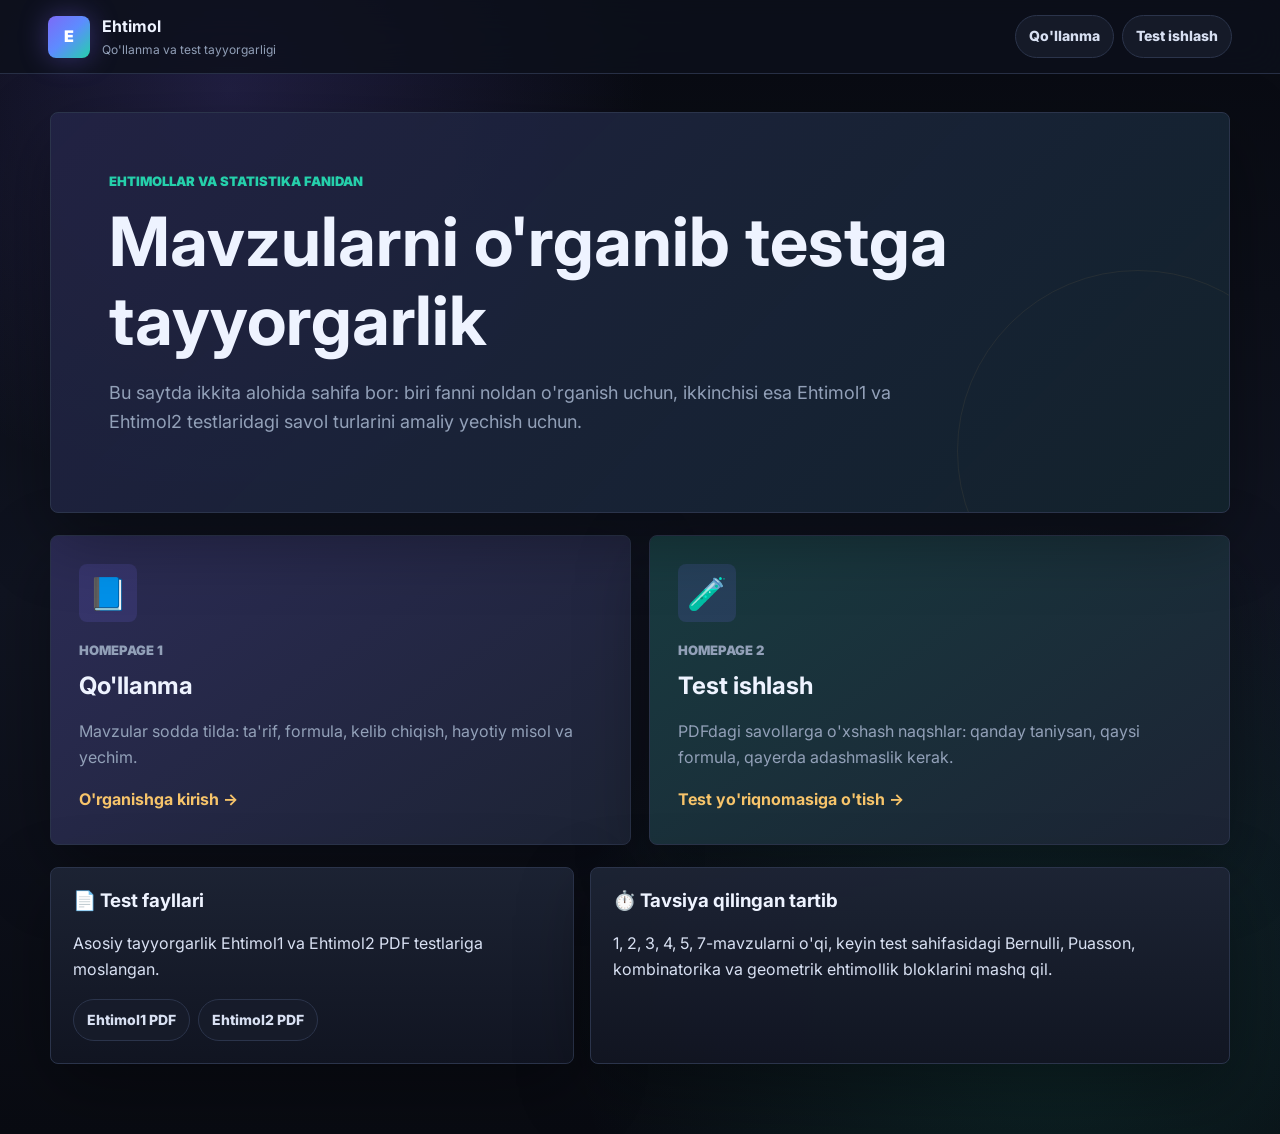
==== index.html @ de69e3c6 "birinchi ehtimol sayt" ====
<!doctype html>
<html lang="uz">
  <head>
    <meta charset="UTF-8" />
    <meta name="viewport" content="width=device-width, initial-scale=1.0" />
    <title>Ehtimollik | Sessiya markazi</title>
    <link rel="preconnect" href="https://fonts.googleapis.com" />
    <link rel="preconnect" href="https://fonts.gstatic.com" crossorigin />
    <link
      href="https://fonts.googleapis.com/css2?family=Inter:wght@400;500;600;700;800&display=swap"
      rel="stylesheet"
    />
    <link rel="stylesheet" href="style.css" />
  </head>
  <body>
    <div class="progress" id="progress"></div>
    <header class="site-header">
      <a class="brand" href="index.html">
        <span class="brand-mark">E</span>
        <span>
          <strong>Ehtimol</strong>
          <small>Qo'llanma va test tayyorgarligi</small>
        </span>
      </a>
      <nav class="top-nav">
        <a href="qollanma.html">Qo'llanma</a>
        <a href="test.html">Test ishlash</a>
      </nav>
    </header>

    <main id="top">
      <section class="home-hero">
        <p class="eyebrow">Ehtimollar va statistika fanidan</p>
        <h1>Mavzularni o'rganib testga tayyorgarlik</h1>
        <p>
          Bu saytda ikkita alohida sahifa bor: biri fanni noldan o'rganish
          uchun, ikkinchisi esa Ehtimol1 va Ehtimol2 testlaridagi savol
          turlarini amaliy yechish uchun.
        </p>
      </section>

      <section class="home-grid">
        <a class="home-card guide-home" href="qollanma.html">
          <span class="home-icon">📘</span>
          <p class="eyebrow">Homepage 1</p>
          <h2>Qo'llanma</h2>
          <p>
            Mavzular sodda tilda: ta'rif, formula, kelib chiqish, hayotiy misol
            va yechim.
          </p>
          <strong>O'rganishga kirish →</strong>
        </a>
        <a class="home-card test-home" href="test.html">
          <span class="home-icon">🧪</span>
          <p class="eyebrow">Homepage 2</p>
          <h2>Test ishlash</h2>
          <p>
            PDFdagi savollarga o'xshash naqshlar: qanday taniysan, qaysi
            formula, qayerda adashmaslik kerak.
          </p>
          <strong>Test yo'riqnomasiga o'tish →</strong>
        </a>
      </section>

      <section class="exam-strip">
        <article>
          <h3>📄 Test fayllari</h3>
          <p>
            Asosiy tayyorgarlik Ehtimol1 va Ehtimol2 PDF testlariga moslangan.
          </p>
          <div class="pdf-links">
            <a href="Ehtimol1.pdf" target="_blank" rel="noreferrer"
              >Ehtimol1 PDF</a
            >
            <a href="Ehtimol2.pdf" target="_blank" rel="noreferrer"
              >Ehtimol2 PDF</a
            >
          </div>
        </article>
        <article>
          <h3>⏱️ Tavsiya qilingan tartib</h3>
          <p>
            1, 2, 3, 4, 5, 7-mavzularni o'qi, keyin test sahifasidagi Bernulli,
            Puasson, kombinatorika va geometrik ehtimollik bloklarini mashq qil.
          </p>
        </article>
      </section>
    </main>
    <button id="toTop" class="to-top" aria-label="Tepaga qaytish">↑</button>
    <script defer src="script.js"></script>
  </body>
</html>
---- style.css ----
:root {
  --bg: #090b12;
  --surface: #111522;
  --surface-2: #171c2b;
  --card: #151a28;
  --card-2: #1d2435;
  --line: #2b344b;
  --ink: #eef3ff;
  --text: #d8e0f2;
  --muted: #92a0b8;
  --primary: #7c6af7;
  --secondary: #25d0ab;
  --accent: #f7c46a;
  --danger: #ff6b7a;
  --success: #48d597;
  --info: #65a8ff;
  --formula: #2c2614;
  --formula-border: #f7c46a;
  --shadow: 0 24px 70px rgba(0, 0, 0, 0.35);
  --radius: 8px;
}

* {
  box-sizing: border-box;
}

html {
  scroll-behavior: smooth;
}

body {
  margin: 0;
  min-height: 100vh;
  color: var(--text);
  background:
    radial-gradient(circle at 18% 8%, rgba(124, 106, 247, 0.2), transparent 26rem),
    radial-gradient(circle at 82% 88%, rgba(37, 208, 171, 0.13), transparent 30rem),
    linear-gradient(180deg, #080a11 0%, #101421 52%, #090b12 100%);
  font-family: "Inter", system-ui, -apple-system, BlinkMacSystemFont, "Segoe UI", sans-serif;
  line-height: 1.62;
}

a {
  color: inherit;
  text-decoration: none;
}

.progress {
  position: fixed;
  top: 0;
  left: 0;
  z-index: 50;
  width: 0;
  height: 4px;
  background: linear-gradient(90deg, var(--primary), var(--secondary), var(--accent));
}

.site-header {
  position: sticky;
  top: 0;
  z-index: 30;
  display: flex;
  align-items: center;
  justify-content: space-between;
  gap: 18px;
  padding: 14px clamp(16px, 4vw, 48px);
  background: rgba(13, 16, 27, 0.82);
  border-bottom: 1px solid rgba(43, 52, 75, 0.9);
  backdrop-filter: blur(18px);
}

.brand {
  display: flex;
  align-items: center;
  gap: 12px;
}

.brand-mark {
  display: grid;
  width: 42px;
  height: 42px;
  place-items: center;
  color: #fff;
  border-radius: 8px;
  font-weight: 900;
  background: linear-gradient(135deg, var(--primary), #5d8cff 48%, var(--secondary));
  box-shadow: 0 0 28px rgba(124, 106, 247, 0.38);
}

.brand strong,
.brand small {
  display: block;
}

.brand strong {
  color: var(--ink);
}

.brand small {
  color: var(--muted);
  font-size: 12px;
}

.top-nav,
.pdf-links {
  display: flex;
  flex-wrap: wrap;
  gap: 8px;
}

.top-nav a,
.pdf-links a,
.resource-grid a {
  border: 1px solid var(--line);
  border-radius: 999px;
  padding: 9px 13px;
  background: rgba(23, 28, 43, 0.88);
  color: var(--text);
  font-weight: 800;
  font-size: 14px;
  transition: transform 0.2s ease, border-color 0.2s ease, color 0.2s ease, background 0.2s ease;
}

.top-nav a:hover,
.pdf-links a:hover,
.resource-grid a:hover {
  transform: translateY(-2px);
  border-color: var(--secondary);
  color: var(--secondary);
  background: rgba(37, 208, 171, 0.08);
}

main {
  width: min(1180px, calc(100% - 32px));
  margin: 0 auto 70px;
}

.home-hero,
.page-hero {
  position: relative;
  overflow: hidden;
  margin: 38px 0 22px;
  border: 1px solid var(--line);
  border-radius: var(--radius);
  padding: clamp(28px, 5vw, 58px);
  background:
    linear-gradient(135deg, rgba(124, 106, 247, 0.15), rgba(37, 208, 171, 0.08)),
    rgba(17, 21, 34, 0.92);
  box-shadow: var(--shadow);
}

.home-hero::after,
.page-hero::after {
  content: "";
  position: absolute;
  right: -90px;
  bottom: -120px;
  width: 360px;
  height: 360px;
  opacity: 0.16;
  border: 1px solid rgba(247, 196, 106, 0.45);
  border-radius: 50%;
}

.eyebrow,
.section-title p,
.badge {
  margin: 0 0 10px;
  color: var(--secondary);
  text-transform: uppercase;
  letter-spacing: 0;
  font-weight: 900;
  font-size: 13px;
}

h1,
h2,
h3,
h4 {
  margin-top: 0;
  color: var(--ink);
  line-height: 1.16;
}

h1 {
  max-width: 920px;
  margin-bottom: 16px;
  font-size: clamp(34px, 5.4vw, 68px);
}

.home-hero p:not(.eyebrow),
.page-hero p:not(.eyebrow) {
  max-width: 820px;
  color: var(--muted);
  font-size: 18px;
}

.home-grid {
  display: grid;
  grid-template-columns: repeat(2, minmax(0, 1fr));
  gap: 18px;
  margin: 22px 0;
}

.home-card,
.exam-strip article,
.quick-grid article,
.calc-card,
.accordion-item,
.guide-card,
.tools-row,
.resource-grid {
  border: 1px solid var(--line);
  border-radius: var(--radius);
  background: linear-gradient(180deg, rgba(29, 36, 53, 0.94), rgba(17, 21, 34, 0.94));
  box-shadow: var(--shadow);
}

.home-card {
  display: block;
  min-height: 310px;
  padding: 28px;
  transition: transform 0.22s ease, border-color 0.22s ease;
}

.home-card:hover {
  transform: translateY(-5px);
  border-color: var(--secondary);
}

.home-card p {
  color: var(--muted);
}

.home-card strong {
  color: var(--accent);
}

.home-icon {
  display: grid;
  width: 58px;
  height: 58px;
  place-items: center;
  margin-bottom: 18px;
  border-radius: 8px;
  background: rgba(124, 106, 247, 0.15);
  font-size: 32px;
}

.guide-home {
  background:
    linear-gradient(145deg, rgba(124, 106, 247, 0.22), rgba(29, 36, 53, 0.93)),
    var(--card);
}

.test-home {
  background:
    linear-gradient(145deg, rgba(37, 208, 171, 0.18), rgba(29, 36, 53, 0.93)),
    var(--card);
}

.exam-strip {
  display: grid;
  grid-template-columns: 0.9fr 1.1fr;
  gap: 16px;
}

.exam-strip article {
  padding: 22px;
}

.btn {
  display: inline-flex;
  align-items: center;
  justify-content: center;
  border: 0;
  border-radius: 8px;
  padding: 12px 16px;
  cursor: pointer;
  font: inherit;
  font-weight: 900;
  transition: transform 0.2s ease, box-shadow 0.2s ease;
}

.btn:hover {
  transform: translateY(-2px);
}

.btn.primary {
  color: #071013;
  background: linear-gradient(135deg, var(--secondary), var(--accent));
  box-shadow: 0 14px 30px rgba(37, 208, 171, 0.22);
}

.btn.small {
  padding: 9px 12px;
  font-size: 14px;
}

.tools-row {
  position: sticky;
  top: 72px;
  z-index: 20;
  display: flex;
  align-items: center;
  justify-content: space-between;
  gap: 16px;
  padding: 14px;
  margin: 0 0 42px;
  background: rgba(17, 21, 34, 0.86);
  backdrop-filter: blur(14px);
}

.search-box {
  display: flex;
  flex: 1;
  align-items: center;
  gap: 10px;
  border: 1px solid var(--line);
  border-radius: 8px;
  padding: 0 13px;
  background: rgba(9, 11, 18, 0.72);
}

.search-box input {
  width: 100%;
  border: 0;
  outline: 0;
  padding: 13px 0;
  background: transparent;
  color: var(--ink);
  font: inherit;
}

.search-box input::placeholder {
  color: #6f7d95;
}

.section {
  scroll-margin-top: 130px;
  margin-top: 34px;
}

.section-title {
  margin-bottom: 18px;
}

.section-title h2 {
  margin-bottom: 6px;
  font-size: clamp(28px, 4vw, 44px);
}

.section-title span {
  color: var(--muted);
}

.accordion-list {
  display: grid;
  gap: 13px;
}

.accordion-item {
  overflow: hidden;
}

.accordion-head {
  display: grid;
  grid-template-columns: auto 1fr auto;
  gap: 14px;
  align-items: center;
  width: 100%;
  border: 0;
  padding: 18px;
  background: transparent;
  color: var(--text);
  cursor: pointer;
  text-align: left;
  font: inherit;
}

.topic-icon {
  display: grid;
  width: 44px;
  height: 44px;
  place-items: center;
  border-radius: 8px;
  background: rgba(124, 106, 247, 0.15);
  color: var(--ink);
  font-size: 23px;
}

.accordion-head h3 {
  margin: 0;
  font-size: 18px;
}

.accordion-head small {
  color: var(--muted);
}

.chev {
  color: var(--accent);
  font-size: 24px;
  transition: transform 0.2s ease;
}

.accordion-item.open .chev {
  transform: rotate(45deg);
}

.accordion-body {
  display: none;
  padding: 0 18px 22px 76px;
}

.accordion-item.open .accordion-body {
  display: block;
  animation: fadeUp 0.25s ease both;
}

.content-grid {
  display: grid;
  grid-template-columns: minmax(0, 1fr) minmax(260px, 0.52fr);
  gap: 14px;
}

.block {
  border: 1px solid var(--line);
  border-radius: 8px;
  padding: 14px;
  background: rgba(9, 11, 18, 0.44);
}

.block h4 {
  margin: 0 0 8px;
}

.formula-list {
  display: grid;
  gap: 8px;
}

.formula {
  border-left: 4px solid var(--formula-border);
  border-radius: 8px;
  padding: 10px 12px;
  background: var(--formula);
  color: #fff0c9;
  overflow-x: auto;
}

.steps {
  margin: 0;
  padding-left: 20px;
}

.note {
  border-left: 5px solid;
  border-radius: 8px;
  padding: 12px;
  background: rgba(9, 11, 18, 0.52);
}

.note.warn {
  border-color: var(--danger);
}

.note.remember {
  border-color: var(--success);
}

.note.example {
  border-color: var(--info);
}

.guide-grid {
  display: grid;
  grid-template-columns: repeat(2, minmax(0, 1fr));
  gap: 16px;
}

.guide-card {
  padding: 20px;
}

.guide-card h3 {
  display: flex;
  gap: 10px;
  align-items: center;
  margin-bottom: 12px;
}

.guide-card .mini-title {
  display: inline-block;
  margin-top: 10px;
  color: var(--secondary);
  font-weight: 900;
}

.pdf-pattern {
  border: 1px solid rgba(247, 196, 106, 0.35);
  border-radius: 8px;
  padding: 12px;
  background: rgba(247, 196, 106, 0.08);
}

.calc-grid {
  display: grid;
  grid-template-columns: repeat(3, minmax(0, 1fr));
  gap: 16px;
}

.calc-card {
  padding: 20px;
}

.inputs {
  display: grid;
  grid-template-columns: repeat(3, minmax(0, 1fr));
  gap: 10px;
  margin: 12px 0;
}

.inputs label {
  color: var(--muted);
  font-weight: 800;
  font-size: 13px;
}

input,
textarea {
  width: 100%;
  border: 1px solid var(--line);
  border-radius: 8px;
  padding: 10px;
  background: rgba(9, 11, 18, 0.7);
  color: var(--ink);
  font: inherit;
}

textarea {
  min-height: 96px;
  resize: vertical;
}

output {
  display: block;
  min-height: 44px;
  margin-top: 12px;
  border-radius: 8px;
  padding: 12px;
  background: rgba(9, 11, 18, 0.62);
  color: var(--accent);
  font-weight: 900;
}

.to-top {
  position: fixed;
  right: 18px;
  bottom: 18px;
  display: none;
  width: 46px;
  height: 46px;
  border: 0;
  border-radius: 8px;
  color: #071013;
  cursor: pointer;
  background: linear-gradient(135deg, var(--secondary), var(--accent));
  box-shadow: var(--shadow);
  font-size: 22px;
  font-weight: 900;
}

.to-top.show {
  display: block;
}

.hidden {
  display: none !important;
}

@keyframes fadeUp {
  from {
    opacity: 0;
    transform: translateY(8px);
  }
  to {
    opacity: 1;
    transform: translateY(0);
  }
}

@media (max-width: 900px) {
  .site-header,
  .tools-row {
    position: static;
  }

  .home-grid,
  .exam-strip,
  .content-grid,
  .guide-grid,
  .calc-grid {
    grid-template-columns: 1fr;
  }

  .site-header,
  .tools-row {
    align-items: flex-start;
    flex-direction: column;
  }

  .accordion-body {
    padding-left: 18px;
  }

  .inputs {
    grid-template-columns: 1fr;
  }
}

@media (max-width: 560px) {
  main {
    width: min(100% - 20px, 1180px);
  }

  .top-nav a,
  .pdf-links a {
    font-size: 13px;
    padding: 8px 10px;
  }

  .home-hero,
  .page-hero {
    margin-top: 22px;
    padding: 22px;
  }

  .home-card {
    min-height: 260px;
  }

  .accordion-head {
    grid-template-columns: auto 1fr;
  }

  .chev {
    grid-column: 2;
    justify-self: end;
  }
}
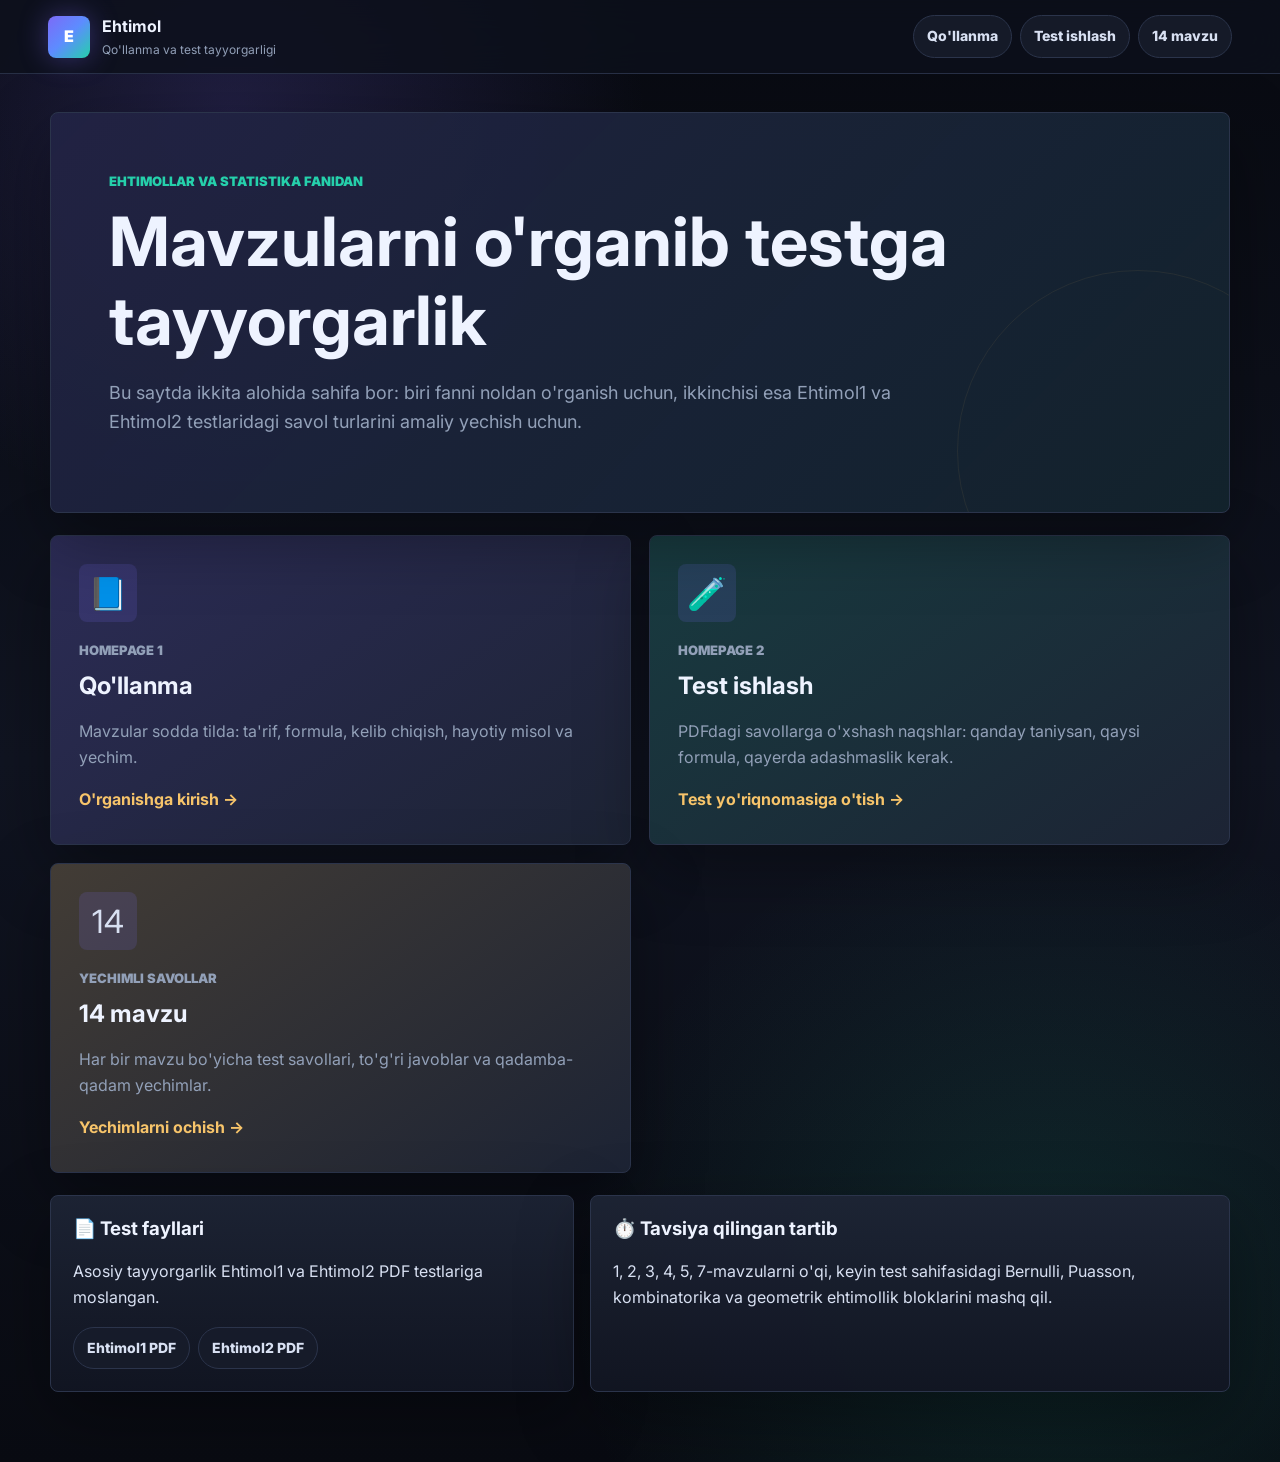
==== commit a3c57805: "14 ta mavzuga mos test ishlanishi qo'shildi" ====
--- a/index.html
+++ b/index.html
@@ -25,6 +25,7 @@
       <nav class="top-nav">
         <a href="qollanma.html">Qo'llanma</a>
         <a href="test.html">Test ishlash</a>
+        <a href="savollar.html">14 mavzu</a>
       </nav>
     </header>
 
@@ -60,6 +61,16 @@
           </p>
           <strong>Test yo'riqnomasiga o'tish →</strong>
         </a>
+        <a class="home-card solve-home" href="savollar.html">
+          <span class="home-icon">14</span>
+          <p class="eyebrow">Yechimli savollar</p>
+          <h2>14 mavzu</h2>
+          <p>
+            Har bir mavzu bo'yicha test savollari, to'g'ri javoblar va
+            qadamba-qadam yechimlar.
+          </p>
+          <strong>Yechimlarni ochish →</strong>
+        </a>
       </section>
 
       <section class="exam-strip">
--- a/style.css
+++ b/style.css
@@ -259,6 +259,12 @@
     var(--card);
 }
 
+.solve-home {
+  background:
+    linear-gradient(145deg, rgba(247, 196, 106, 0.2), rgba(29, 36, 53, 0.93)),
+    var(--card);
+}
+
 .exam-strip {
   display: grid;
   grid-template-columns: 0.9fr 1.1fr;
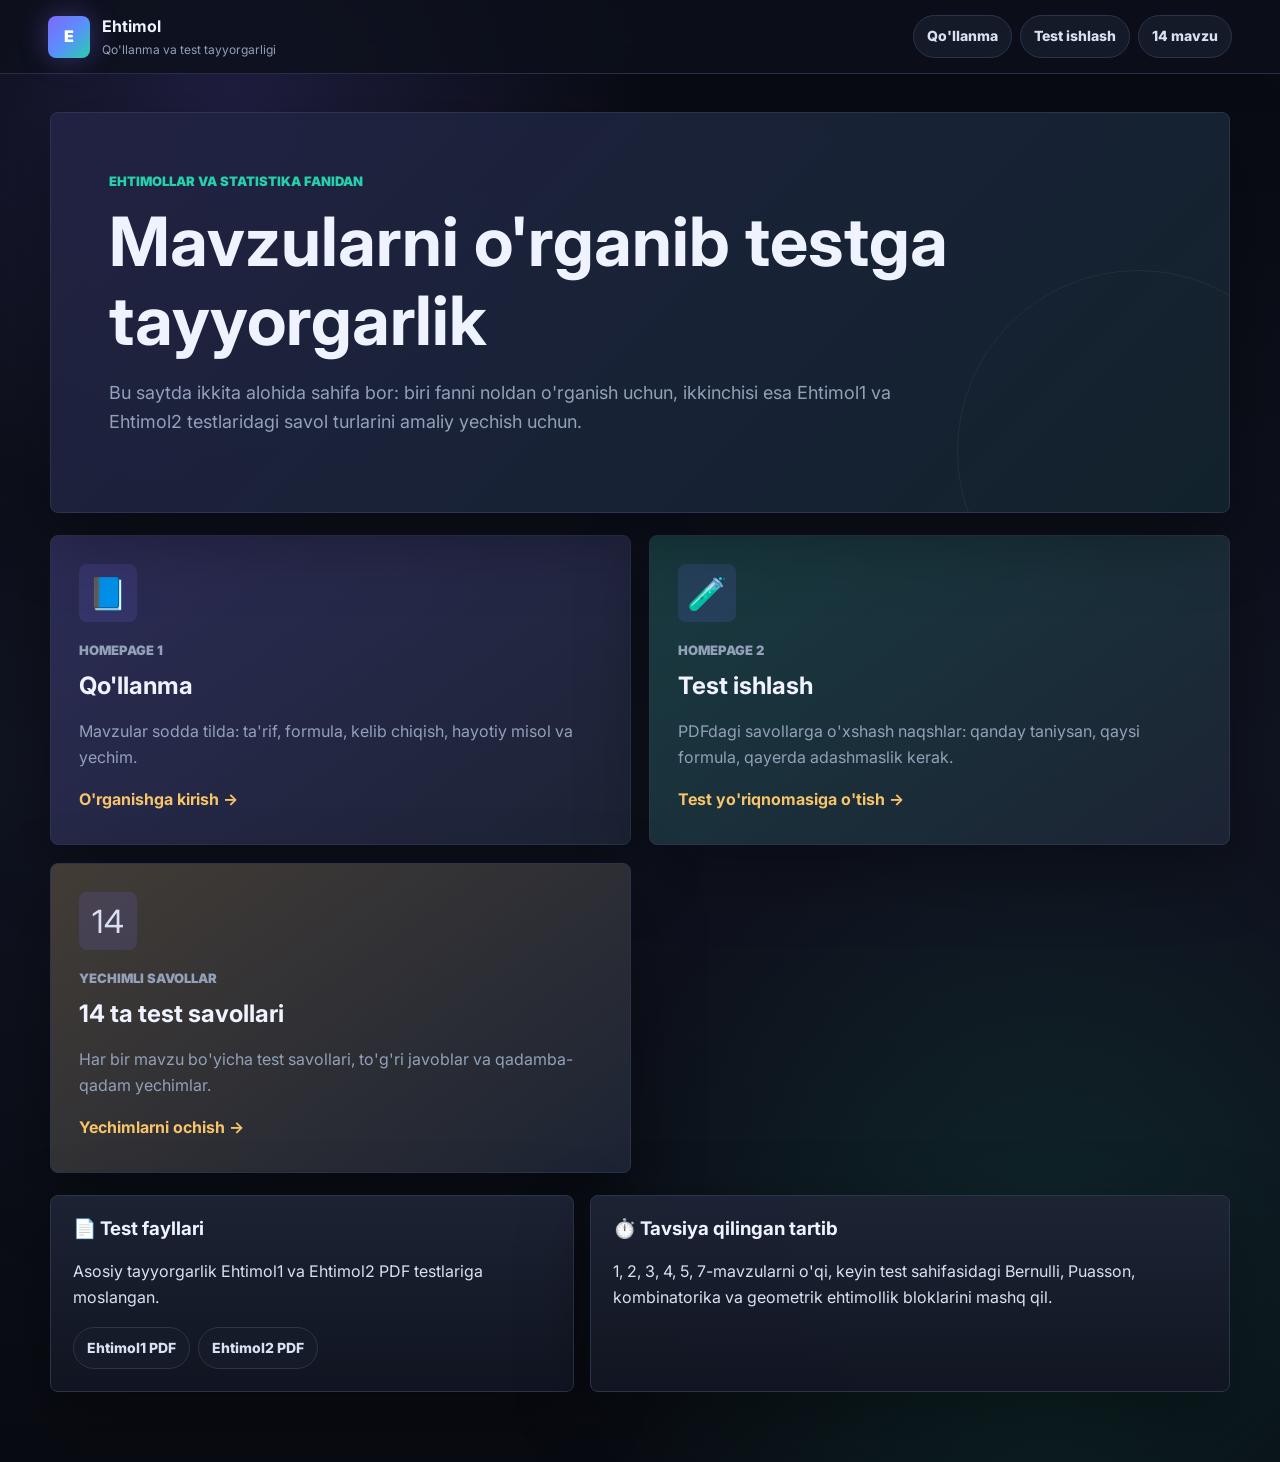
==== commit 7dcddb1c: "tozalandi" ====
--- a/index.html
+++ b/index.html
@@ -64,7 +64,7 @@
         <a class="home-card solve-home" href="savollar.html">
           <span class="home-icon">14</span>
           <p class="eyebrow">Yechimli savollar</p>
-          <h2>14 mavzu</h2>
+          <h2>14 ta test savollari</h2>
           <p>
             Har bir mavzu bo'yicha test savollari, to'g'ri javoblar va
             qadamba-qadam yechimlar.
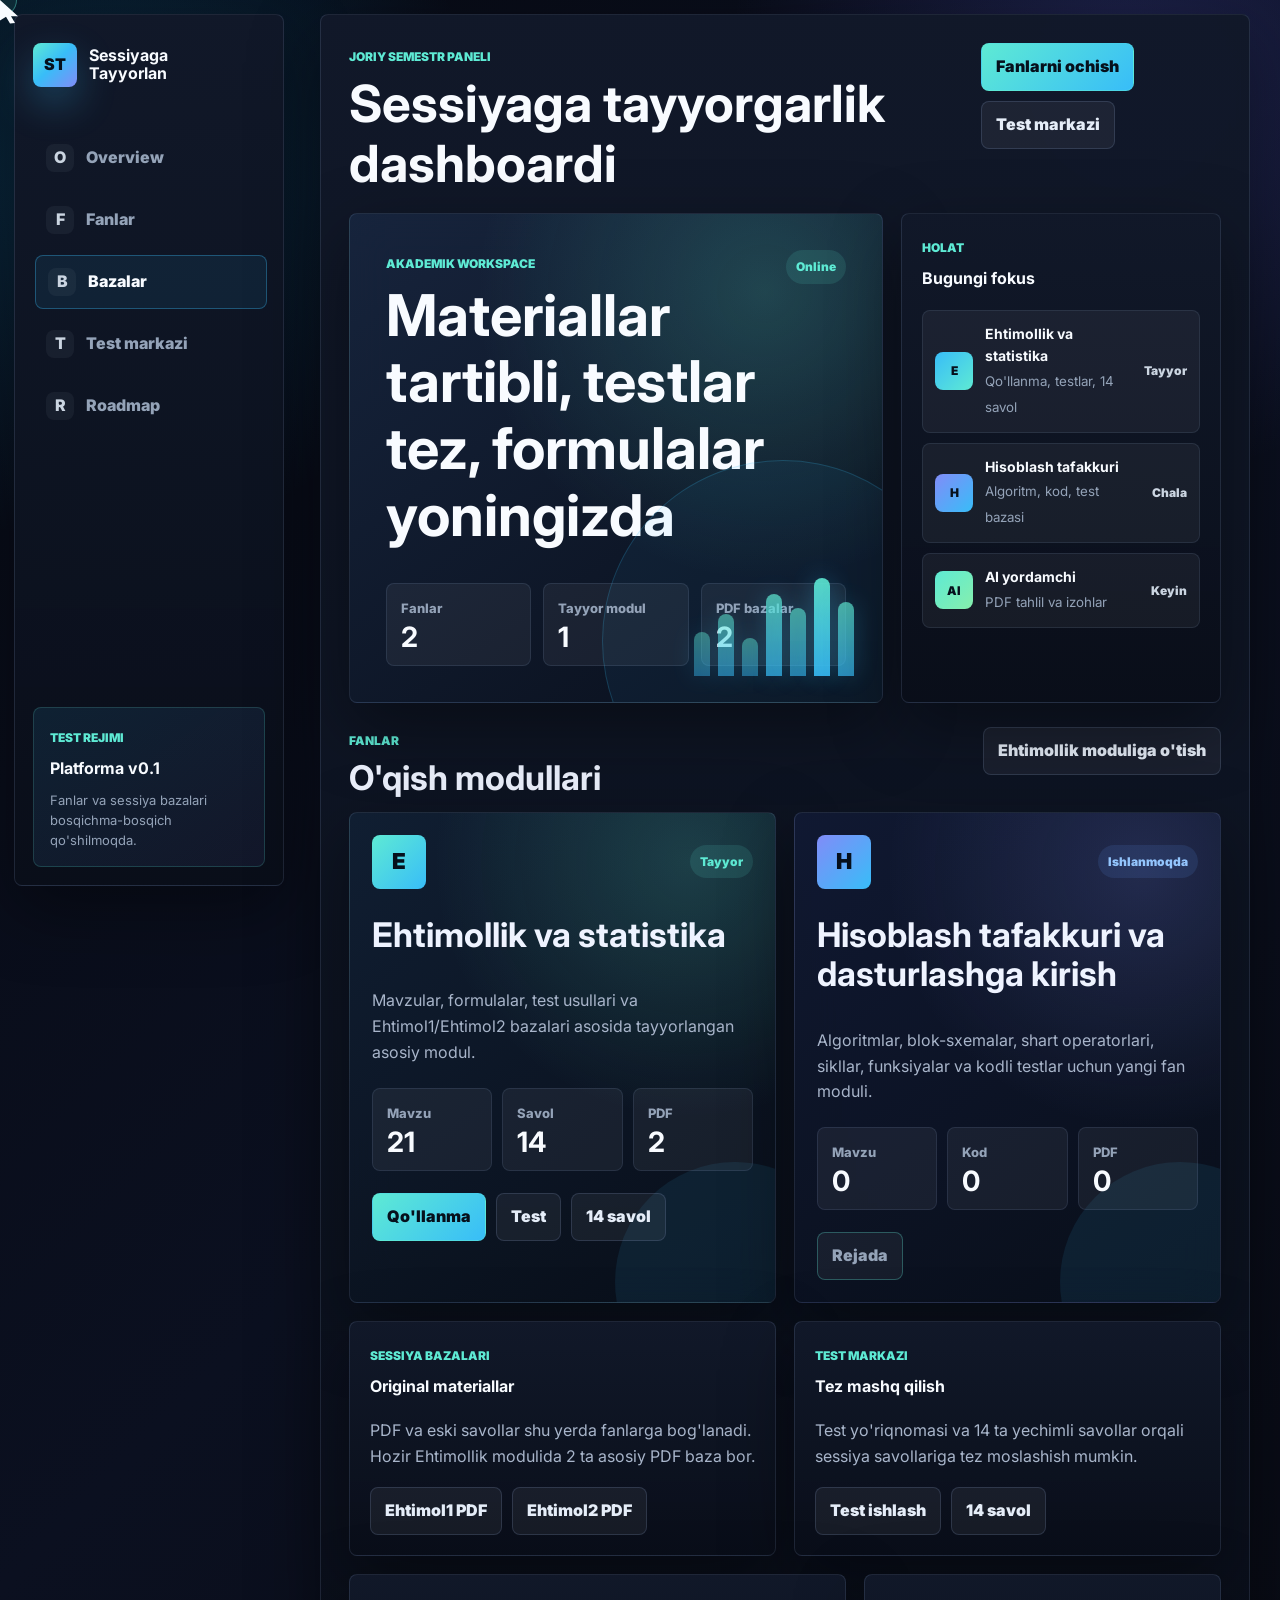
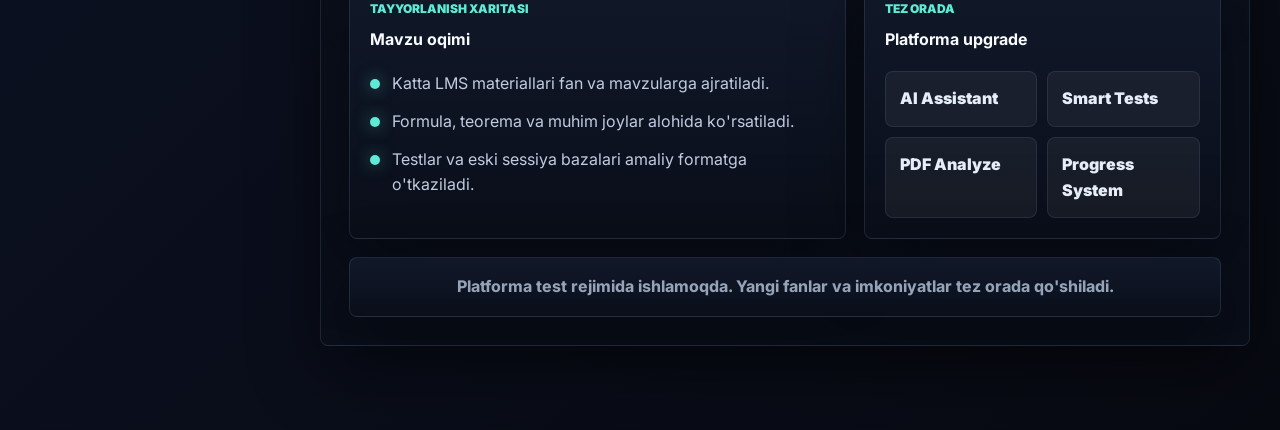
==== commit dd946093: "sayt butunlay o'zgartirildi yangi loyihaning boshlang'ich shakliga keltirildi" ====
--- a/index.html
+++ b/index.html
@@ -3,101 +3,245 @@
   <head>
     <meta charset="UTF-8" />
     <meta name="viewport" content="width=device-width, initial-scale=1.0" />
-    <title>Ehtimollik | Sessiya markazi</title>
+    <title>Sessiyaga Tayyorlan | Dashboard</title>
     <link rel="preconnect" href="https://fonts.googleapis.com" />
     <link rel="preconnect" href="https://fonts.gstatic.com" crossorigin />
     <link
-      href="https://fonts.googleapis.com/css2?family=Inter:wght@400;500;600;700;800&display=swap"
+      href="https://fonts.googleapis.com/css2?family=Inter:wght@400;500;600;700;800;900&display=swap"
       rel="stylesheet"
     />
     <link rel="stylesheet" href="style.css" />
   </head>
-  <body>
+  <body class="study-dashboard">
     <div class="progress" id="progress"></div>
-    <header class="site-header">
-      <a class="brand" href="index.html">
-        <span class="brand-mark">E</span>
-        <span>
-          <strong>Ehtimol</strong>
-          <small>Qo'llanma va test tayyorgarligi</small>
-        </span>
-      </a>
-      <nav class="top-nav">
-        <a href="qollanma.html">Qo'llanma</a>
-        <a href="test.html">Test ishlash</a>
-        <a href="savollar.html">14 mavzu</a>
-      </nav>
-    </header>
-
-    <main id="top">
-      <section class="home-hero">
-        <p class="eyebrow">Ehtimollar va statistika fanidan</p>
-        <h1>Mavzularni o'rganib testga tayyorgarlik</h1>
-        <p>
-          Bu saytda ikkita alohida sahifa bor: biri fanni noldan o'rganish
-          uchun, ikkinchisi esa Ehtimol1 va Ehtimol2 testlaridagi savol
-          turlarini amaliy yechish uchun.
-        </p>
-      </section>
-
-      <section class="home-grid">
-        <a class="home-card guide-home" href="qollanma.html">
-          <span class="home-icon">📘</span>
-          <p class="eyebrow">Homepage 1</p>
-          <h2>Qo'llanma</h2>
-          <p>
-            Mavzular sodda tilda: ta'rif, formula, kelib chiqish, hayotiy misol
-            va yechim.
-          </p>
-          <strong>O'rganishga kirish →</strong>
+
+    <div class="dashboard-shell">
+      <aside class="dashboard-sidebar" aria-label="Asosiy navigatsiya">
+        <a class="dashboard-logo" href="index.html">
+          <span>ST</span>
+          <strong>Sessiyaga<br />Tayyorlan</strong>
         </a>
-        <a class="home-card test-home" href="test.html">
-          <span class="home-icon">🧪</span>
-          <p class="eyebrow">Homepage 2</p>
-          <h2>Test ishlash</h2>
-          <p>
-            PDFdagi savollarga o'xshash naqshlar: qanday taniysan, qaysi
-            formula, qayerda adashmaslik kerak.
-          </p>
-          <strong>Test yo'riqnomasiga o'tish →</strong>
-        </a>
-        <a class="home-card solve-home" href="savollar.html">
-          <span class="home-icon">14</span>
-          <p class="eyebrow">Yechimli savollar</p>
-          <h2>14 ta test savollari</h2>
-          <p>
-            Har bir mavzu bo'yicha test savollari, to'g'ri javoblar va
-            qadamba-qadam yechimlar.
-          </p>
-          <strong>Yechimlarni ochish →</strong>
-        </a>
-      </section>
-
-      <section class="exam-strip">
-        <article>
-          <h3>📄 Test fayllari</h3>
-          <p>
-            Asosiy tayyorgarlik Ehtimol1 va Ehtimol2 PDF testlariga moslangan.
-          </p>
-          <div class="pdf-links">
-            <a href="Ehtimol1.pdf" target="_blank" rel="noreferrer"
-              >Ehtimol1 PDF</a
-            >
-            <a href="Ehtimol2.pdf" target="_blank" rel="noreferrer"
-              >Ehtimol2 PDF</a
-            >
-          </div>
-        </article>
-        <article>
-          <h3>⏱️ Tavsiya qilingan tartib</h3>
-          <p>
-            1, 2, 3, 4, 5, 7-mavzularni o'qi, keyin test sahifasidagi Bernulli,
-            Puasson, kombinatorika va geometrik ehtimollik bloklarini mashq qil.
-          </p>
-        </article>
-      </section>
-    </main>
+
+        <nav class="side-nav">
+          <a class="active" href="#overview"><span>O</span>Overview</a>
+          <a href="#fanlar"><span>F</span>Fanlar</a>
+          <a href="#bazalar"><span>B</span>Bazalar</a>
+          <a href="#test-markazi"><span>T</span>Test markazi</a>
+          <a href="#roadmap"><span>R</span>Roadmap</a>
+        </nav>
+
+        <div class="sidebar-card">
+          <span class="mini-label">Test rejimi</span>
+          <strong>Platforma v0.1</strong>
+          <p>Fanlar va sessiya bazalari bosqichma-bosqich qo'shilmoqda.</p>
+        </div>
+      </aside>
+
+      <main class="dashboard-main" id="overview">
+        <header class="dashboard-topbar">
+          <div>
+            <span class="mini-label">Joriy semestr paneli</span>
+            <h1>Sessiyaga tayyorgarlik dashboardi</h1>
+          </div>
+          <div class="topbar-actions">
+            <a href="#fanlar">Fanlarni ochish</a>
+            <a href="#test-markazi">Test markazi</a>
+          </div>
+        </header>
+
+        <section class="overview-grid">
+          <article class="hero-balance-card">
+            <div class="hero-card-top">
+              <div>
+                <span class="mini-label">Akademik workspace</span>
+                <h2>Materiallar tartibli, testlar tez, formulalar yoningizda</h2>
+              </div>
+              <span class="live-pill">Online</span>
+            </div>
+
+            <div class="hero-metrics">
+              <div><span>Fanlar</span><strong>2</strong></div>
+              <div><span>Tayyor modul</span><strong>1</strong></div>
+              <div><span>PDF bazalar</span><strong>2</strong></div>
+            </div>
+
+            <div class="study-curve" aria-hidden="true">
+              <span></span>
+              <span></span>
+              <span></span>
+              <span></span>
+              <span></span>
+              <span></span>
+              <span></span>
+            </div>
+          </article>
+
+          <aside class="quick-status-card">
+            <div class="card-heading">
+              <span class="mini-label">Holat</span>
+              <strong>Bugungi fokus</strong>
+            </div>
+            <div class="status-stack">
+              <a href="qollanma.html" data-transition>
+                <span class="status-chip blue">E</span>
+                <div>
+                  <strong>Ehtimollik va statistika</strong>
+                  <small>Qo'llanma, testlar, 14 savol</small>
+                </div>
+                <em>Tayyor</em>
+              </a>
+              <a href="#fanlar">
+                <span class="status-chip violet">H</span>
+                <div>
+                  <strong>Hisoblash tafakkuri</strong>
+                  <small>Algoritm, kod, test bazasi</small>
+                </div>
+                <em>Chala</em>
+              </a>
+              <a href="#roadmap">
+                <span class="status-chip green">AI</span>
+                <div>
+                  <strong>AI yordamchi</strong>
+                  <small>PDF tahlil va izohlar</small>
+                </div>
+                <em>Keyin</em>
+              </a>
+            </div>
+          </aside>
+        </section>
+
+        <section class="dashboard-section" id="fanlar">
+          <div class="section-row">
+            <div>
+              <span class="mini-label">Fanlar</span>
+              <h2>O'qish modullari</h2>
+            </div>
+            <a class="section-link" href="qollanma.html" data-transition>
+              Ehtimollik moduliga o'tish
+            </a>
+          </div>
+
+          <div class="asset-grid">
+            <article class="asset-card probability-card">
+              <div class="asset-top">
+                <span class="asset-icon">E</span>
+                <span class="asset-badge ready">Tayyor</span>
+              </div>
+              <h3>Ehtimollik va statistika</h3>
+              <p>
+                Mavzular, formulalar, test usullari va Ehtimol1/Ehtimol2
+                bazalari asosida tayyorlangan asosiy modul.
+              </p>
+              <div class="asset-stats">
+                <div><span>Mavzu</span><strong>21</strong></div>
+                <div><span>Savol</span><strong>14</strong></div>
+                <div><span>PDF</span><strong>2</strong></div>
+              </div>
+              <div class="asset-actions">
+                <a href="qollanma.html" data-transition>Qo'llanma</a>
+                <a href="test.html" data-transition>Test</a>
+                <a href="savollar.html" data-transition>14 savol</a>
+              </div>
+            </article>
+
+            <article class="asset-card coding-card">
+              <div class="asset-top">
+                <span class="asset-icon">H</span>
+                <span class="asset-badge draft">Ishlanmoqda</span>
+              </div>
+              <h3>Hisoblash tafakkuri va dasturlashga kirish</h3>
+              <p>
+                Algoritmlar, blok-sxemalar, shart operatorlari, sikllar,
+                funksiyalar va kodli testlar uchun yangi fan moduli.
+              </p>
+              <div class="asset-stats">
+                <div><span>Mavzu</span><strong>0</strong></div>
+                <div><span>Kod</span><strong>0</strong></div>
+                <div><span>PDF</span><strong>0</strong></div>
+              </div>
+              <div class="asset-actions disabled">
+                <a href="#roadmap">Rejada</a>
+              </div>
+            </article>
+          </div>
+        </section>
+
+        <section class="session-tools">
+          <article class="tool-panel" id="bazalar">
+            <div class="card-heading">
+              <span class="mini-label">Sessiya bazalari</span>
+              <strong>Original materiallar</strong>
+            </div>
+            <p>
+              PDF va eski savollar shu yerda fanlarga bog'lanadi. Hozir
+              Ehtimollik modulida 2 ta asosiy PDF baza bor.
+            </p>
+            <div class="tool-links">
+              <a href="Ehtimol1.pdf" target="_blank" rel="noreferrer">Ehtimol1 PDF</a>
+              <a href="Ehtimol2.pdf" target="_blank" rel="noreferrer">Ehtimol2 PDF</a>
+            </div>
+          </article>
+
+          <article class="tool-panel" id="test-markazi">
+            <div class="card-heading">
+              <span class="mini-label">Test markazi</span>
+              <strong>Tez mashq qilish</strong>
+            </div>
+            <p>
+              Test yo'riqnomasi va 14 ta yechimli savollar orqali sessiya
+              savollariga tez moslashish mumkin.
+            </p>
+            <div class="tool-links">
+              <a href="test.html" data-transition>Test ishlash</a>
+              <a href="savollar.html" data-transition>14 savol</a>
+            </div>
+          </article>
+        </section>
+
+        <section class="dashboard-lower">
+          <article class="activity-card">
+            <div class="card-heading">
+              <span class="mini-label">Tayyorlanish xaritasi</span>
+              <strong>Mavzu oqimi</strong>
+            </div>
+            <div class="timeline-list">
+              <div>
+                <span></span>
+                <p>Katta LMS materiallari fan va mavzularga ajratiladi.</p>
+              </div>
+              <div>
+                <span></span>
+                <p>Formula, teorema va muhim joylar alohida ko'rsatiladi.</p>
+              </div>
+              <div>
+                <span></span>
+                <p>Testlar va eski sessiya bazalari amaliy formatga o'tkaziladi.</p>
+              </div>
+            </div>
+          </article>
+
+          <article class="roadmap-card" id="roadmap">
+            <div class="card-heading">
+              <span class="mini-label">Tez orada</span>
+              <strong>Platforma upgrade</strong>
+            </div>
+            <div class="roadmap-grid">
+              <span>AI Assistant</span>
+              <span>Smart Tests</span>
+              <span>PDF Analyze</span>
+              <span>Progress System</span>
+            </div>
+          </article>
+        </section>
+
+        <footer class="dashboard-note">
+          Platforma test rejimida ishlamoqda. Yangi fanlar va imkoniyatlar tez
+          orada qo'shiladi.
+        </footer>
+      </main>
+    </div>
+
     <button id="toTop" class="to-top" aria-label="Tepaga qaytish">↑</button>
-    <script defer src="script.js"></script>
+    <script defer src="script.js?v=2"></script>
   </body>
 </html>
--- a/style.css
+++ b/style.css
@@ -585,6 +585,1289 @@
   display: none !important;
 }
 
+.dashboard-page {
+  background:
+    radial-gradient(circle at 16% 12%, rgba(39, 194, 255, 0.16), transparent 28rem),
+    radial-gradient(circle at 84% 6%, rgba(124, 106, 247, 0.2), transparent 26rem),
+    linear-gradient(180deg, #05070d 0%, #0b101b 48%, #06080f 100%);
+}
+
+.dashboard-header .brand-mark {
+  width: 44px;
+  height: 44px;
+  background: linear-gradient(135deg, #27c2ff, #7c6af7 52%, #25d0ab);
+  font-size: 14px;
+}
+
+.dashboard-hero {
+  position: relative;
+  display: grid;
+  grid-template-columns: minmax(0, 1.18fr) minmax(300px, 0.82fr);
+  gap: 24px;
+  align-items: stretch;
+  margin: 34px 0 28px;
+}
+
+.dashboard-hero::before {
+  content: "";
+  position: absolute;
+  inset: -1px;
+  z-index: -1;
+  border-radius: 8px;
+  background:
+    linear-gradient(90deg, rgba(39, 194, 255, 0.26), transparent 32%),
+    linear-gradient(180deg, rgba(124, 106, 247, 0.18), transparent 46%);
+  filter: blur(24px);
+  opacity: 0.7;
+}
+
+.hero-copy,
+.hero-panel,
+.subject-card,
+.coming-grid article,
+.dashboard-footer {
+  border: 1px solid rgba(119, 143, 180, 0.24);
+  border-radius: 8px;
+  background:
+    linear-gradient(180deg, rgba(20, 27, 43, 0.88), rgba(10, 15, 27, 0.9)),
+    rgba(11, 16, 27, 0.9);
+  box-shadow: 0 24px 80px rgba(0, 0, 0, 0.38);
+  backdrop-filter: blur(18px);
+}
+
+.hero-copy {
+  min-height: 480px;
+  padding: clamp(28px, 6vw, 68px);
+}
+
+.hero-copy h1 {
+  max-width: 760px;
+  margin-bottom: 18px;
+  font-size: clamp(38px, 5.4vw, 72px);
+  letter-spacing: 0;
+}
+
+.hero-copy p:not(.eyebrow) {
+  max-width: 700px;
+  color: #c0cbe0;
+  font-size: clamp(16px, 2vw, 20px);
+}
+
+.hero-actions,
+.subject-actions {
+  display: flex;
+  flex-wrap: wrap;
+  gap: 10px;
+  margin-top: 28px;
+}
+
+.primary-action,
+.secondary-action,
+.subject-actions a {
+  display: inline-flex;
+  align-items: center;
+  justify-content: center;
+  min-height: 44px;
+  border-radius: 8px;
+  padding: 11px 16px;
+  font-weight: 900;
+  transition: transform 0.2s ease, border-color 0.2s ease, background 0.2s ease;
+}
+
+.primary-action {
+  color: #041018;
+  background: linear-gradient(135deg, #27c2ff, #25d0ab);
+  box-shadow: 0 16px 34px rgba(39, 194, 255, 0.2);
+}
+
+.secondary-action,
+.subject-actions a {
+  border: 1px solid rgba(119, 143, 180, 0.3);
+  color: var(--ink);
+  background: rgba(255, 255, 255, 0.055);
+}
+
+.primary-action:hover,
+.secondary-action:hover,
+.subject-actions a:hover {
+  transform: translateY(-2px);
+}
+
+.secondary-action:hover,
+.subject-actions a:hover {
+  border-color: rgba(39, 194, 255, 0.64);
+  background: rgba(39, 194, 255, 0.09);
+}
+
+.hero-panel {
+  display: flex;
+  flex-direction: column;
+  justify-content: flex-start;
+  gap: 24px;
+  min-height: 480px;
+  padding: 24px;
+}
+
+.panel-top {
+  display: flex;
+  align-items: flex-start;
+  justify-content: space-between;
+  gap: 18px;
+  padding-bottom: 24px;
+  border-bottom: 1px solid rgba(119, 143, 180, 0.18);
+}
+
+.panel-top span,
+.status-list p,
+.coming-grid p,
+.dashboard-footer {
+  color: #c0cbe0;
+}
+
+.panel-top strong {
+  color: var(--ink);
+  font-size: 36px;
+  line-height: 1;
+}
+
+.status-list {
+  display: grid;
+  gap: 12px;
+}
+
+.status-list div {
+  display: grid;
+  grid-template-columns: auto 1fr auto;
+  gap: 12px;
+  align-items: center;
+  border: 1px solid rgba(119, 143, 180, 0.18);
+  border-radius: 8px;
+  padding: 14px;
+  background: rgba(255, 255, 255, 0.07);
+}
+
+.status-list p {
+  margin: 0;
+  color: #d8e0f2;
+  font-weight: 800;
+}
+
+.status-list strong {
+  color: var(--ink);
+  font-size: 13px;
+}
+
+.status-dot {
+  width: 10px;
+  height: 10px;
+  border-radius: 50%;
+}
+
+.status-dot.ready,
+.subject-status.ready {
+  background: rgba(37, 208, 171, 0.16);
+  color: #50e6bb;
+}
+
+.status-dot.draft,
+.subject-status.draft {
+  background: rgba(39, 194, 255, 0.16);
+  color: #69d5ff;
+}
+
+.status-dot.soon {
+  background: rgba(247, 196, 106, 0.18);
+}
+
+.section-title {
+  margin: 34px 0 14px;
+}
+
+.section-title h2 {
+  margin-bottom: 0;
+  font-size: clamp(24px, 3vw, 38px);
+}
+
+.subject-grid {
+  display: grid;
+  grid-template-columns: repeat(2, minmax(0, 1fr));
+  gap: 18px;
+}
+
+.subject-card {
+  position: relative;
+  overflow: hidden;
+  min-height: 360px;
+  padding: 24px;
+  transition: transform 0.22s ease, border-color 0.22s ease;
+}
+
+.subject-card::after {
+  content: "";
+  position: absolute;
+  right: -84px;
+  bottom: -96px;
+  width: 220px;
+  height: 220px;
+  border-radius: 50%;
+  background: rgba(39, 194, 255, 0.08);
+}
+
+.subject-card:hover {
+  transform: translateY(-4px);
+  border-color: rgba(39, 194, 255, 0.54);
+}
+
+.subject-head {
+  position: relative;
+  z-index: 1;
+  display: flex;
+  align-items: center;
+  justify-content: space-between;
+  gap: 14px;
+  margin-bottom: 28px;
+}
+
+.subject-icon {
+  display: grid;
+  width: 54px;
+  height: 54px;
+  place-items: center;
+  border: 1px solid rgba(39, 194, 255, 0.36);
+  border-radius: 8px;
+  color: var(--ink);
+  background: linear-gradient(135deg, rgba(39, 194, 255, 0.17), rgba(124, 106, 247, 0.13));
+  font-weight: 900;
+  font-size: 22px;
+}
+
+.subject-status {
+  border-radius: 999px;
+  padding: 7px 10px;
+  font-weight: 900;
+  font-size: 12px;
+}
+
+.subject-card h3 {
+  position: relative;
+  z-index: 1;
+  max-width: 540px;
+  margin-bottom: 12px;
+  font-size: clamp(24px, 3vw, 34px);
+}
+
+.subject-card p {
+  position: relative;
+  z-index: 1;
+  max-width: 590px;
+  color: #a9b7cf;
+}
+
+.subject-features {
+  position: relative;
+  z-index: 1;
+  display: flex;
+  flex-wrap: wrap;
+  gap: 8px;
+  margin-top: 24px;
+}
+
+.subject-features span {
+  border: 1px solid rgba(119, 143, 180, 0.24);
+  border-radius: 999px;
+  padding: 8px 10px;
+  color: #c6d2e6;
+  background: rgba(255, 255, 255, 0.045);
+  font-weight: 800;
+  font-size: 13px;
+}
+
+.subject-actions {
+  position: relative;
+  z-index: 1;
+}
+
+.active-subject {
+  background:
+    linear-gradient(145deg, rgba(39, 194, 255, 0.14), rgba(18, 24, 39, 0.84)),
+    rgba(11, 16, 27, 0.78);
+}
+
+.draft-subject {
+  background:
+    linear-gradient(145deg, rgba(124, 106, 247, 0.14), rgba(18, 24, 39, 0.84)),
+    rgba(11, 16, 27, 0.78);
+}
+
+.muted-actions a {
+  color: #8fa0b8;
+  cursor: default;
+}
+
+.muted-actions a:hover {
+  transform: none;
+  border-color: rgba(119, 143, 180, 0.3);
+  background: rgba(255, 255, 255, 0.055);
+}
+
+.coming-grid {
+  display: grid;
+  grid-template-columns: repeat(4, minmax(0, 1fr));
+  gap: 14px;
+}
+
+.coming-grid article {
+  min-height: 190px;
+  padding: 20px;
+}
+
+.coming-grid span {
+  display: inline-flex;
+  margin-bottom: 28px;
+  color: #69d5ff;
+  font-weight: 900;
+}
+
+.coming-grid h3 {
+  margin-bottom: 10px;
+}
+
+.coming-grid p {
+  margin-bottom: 0;
+  font-size: 14px;
+}
+
+.dashboard-footer {
+  margin-top: 22px;
+  padding: 18px 20px;
+  text-align: center;
+  font-weight: 700;
+}
+
+.dashboard-page .hero-copy,
+.dashboard-page .hero-panel,
+.dashboard-page .subject-card,
+.dashboard-page .coming-grid article {
+  animation: fadeUp 0.55s ease both;
+}
+
+.dashboard-page .hero-panel {
+  animation-delay: 0.08s;
+}
+
+.dashboard-page .subject-card:nth-child(2) {
+  animation-delay: 0.08s;
+}
+
+.study-dashboard {
+  color: #f4f8ff;
+  background:
+    radial-gradient(circle at 8% 8%, rgba(14, 165, 233, 0.2), transparent 24rem),
+    radial-gradient(circle at 88% 4%, rgba(99, 102, 241, 0.22), transparent 25rem),
+    linear-gradient(135deg, #070a14 0%, #0b1020 48%, #080a12 100%);
+}
+
+.dashboard-shell {
+  display: grid;
+  grid-template-columns: 270px minmax(0, 1fr);
+  gap: 20px;
+  width: min(1440px, calc(100% - 28px));
+  min-height: calc(100vh - 28px);
+  margin: 14px auto;
+}
+
+.dashboard-sidebar,
+.dashboard-main,
+.hero-balance-card,
+.quick-status-card,
+.asset-card,
+.tool-panel,
+.activity-card,
+.roadmap-card,
+.dashboard-note {
+  border: 1px solid rgba(127, 151, 190, 0.18);
+  border-radius: 8px;
+  background:
+    linear-gradient(180deg, rgba(18, 25, 43, 0.88), rgba(9, 14, 25, 0.92)),
+    rgba(13, 18, 32, 0.9);
+  box-shadow: 0 24px 70px rgba(0, 0, 0, 0.38);
+  backdrop-filter: blur(20px);
+}
+
+.dashboard-sidebar {
+  position: sticky;
+  top: 14px;
+  display: flex;
+  flex-direction: column;
+  height: calc(100vh - 28px);
+  padding: 18px;
+}
+
+.dashboard-logo {
+  display: flex;
+  align-items: center;
+  gap: 12px;
+  min-height: 64px;
+}
+
+.dashboard-logo span {
+  display: grid;
+  width: 44px;
+  height: 44px;
+  place-items: center;
+  border-radius: 8px;
+  color: #06101c;
+  background: linear-gradient(135deg, #5eead4, #38bdf8 48%, #818cf8);
+  font-weight: 950;
+  box-shadow: 0 16px 38px rgba(56, 189, 248, 0.28);
+}
+
+.dashboard-logo strong {
+  color: #f8fbff;
+  line-height: 1.12;
+}
+
+.side-nav {
+  display: grid;
+  gap: 8px;
+  margin-top: 34px;
+}
+
+.side-nav a {
+  display: flex;
+  align-items: center;
+  gap: 12px;
+  border: 1px solid transparent;
+  border-radius: 8px;
+  padding: 12px;
+  color: #94a3b8;
+  font-weight: 850;
+  transition: border-color 0.2s ease, background 0.2s ease, color 0.2s ease, transform 0.2s ease;
+}
+
+.side-nav a span {
+  display: grid;
+  width: 28px;
+  height: 28px;
+  place-items: center;
+  border-radius: 8px;
+  background: rgba(148, 163, 184, 0.08);
+  color: #cbd5e1;
+}
+
+.side-nav a.active,
+.side-nav a:hover {
+  border-color: rgba(56, 189, 248, 0.34);
+  color: #f8fbff;
+  background: rgba(56, 189, 248, 0.08);
+  transform: translateX(2px);
+}
+
+.sidebar-card {
+  margin-top: auto;
+  border: 1px solid rgba(94, 234, 212, 0.18);
+  border-radius: 8px;
+  padding: 16px;
+  background: linear-gradient(145deg, rgba(56, 189, 248, 0.1), rgba(129, 140, 248, 0.08));
+}
+
+.sidebar-card strong,
+.card-heading strong {
+  display: block;
+  color: #f8fbff;
+}
+
+.sidebar-card p {
+  margin: 8px 0 0;
+  color: #94a3b8;
+  font-size: 13px;
+  line-height: 1.55;
+}
+
+.dashboard-main {
+  min-width: 0;
+  padding: clamp(16px, 2.4vw, 28px);
+}
+
+.dashboard-topbar,
+.section-row,
+.hero-card-top {
+  display: flex;
+  align-items: flex-start;
+  justify-content: space-between;
+  gap: 18px;
+}
+
+.dashboard-topbar {
+  margin-bottom: 20px;
+}
+
+.mini-label {
+  display: inline-flex;
+  margin-bottom: 8px;
+  color: #5eead4;
+  text-transform: uppercase;
+  letter-spacing: 0;
+  font-size: 12px;
+  font-weight: 950;
+}
+
+.dashboard-topbar h1 {
+  max-width: 760px;
+  margin-bottom: 0;
+  color: #f8fbff;
+  font-size: clamp(28px, 4vw, 52px);
+}
+
+.topbar-actions {
+  display: flex;
+  flex-wrap: wrap;
+  gap: 10px;
+}
+
+.topbar-actions a,
+.asset-actions a,
+.section-link {
+  display: inline-flex;
+  align-items: center;
+  justify-content: center;
+  min-height: 42px;
+  border: 1px solid rgba(127, 151, 190, 0.22);
+  border-radius: 8px;
+  padding: 10px 14px;
+  color: #e5edf8;
+  background: rgba(255, 255, 255, 0.055);
+  font-weight: 900;
+  transition: transform 0.2s ease, border-color 0.2s ease, background 0.2s ease;
+}
+
+.topbar-actions a:first-child,
+.asset-actions a:first-child {
+  border-color: rgba(94, 234, 212, 0.3);
+  color: #06101c;
+  background: linear-gradient(135deg, #5eead4, #38bdf8);
+}
+
+.topbar-actions a:hover,
+.asset-actions a:hover,
+.section-link:hover {
+  transform: translateY(-2px);
+  border-color: rgba(56, 189, 248, 0.58);
+}
+
+.overview-grid {
+  display: grid;
+  grid-template-columns: minmax(0, 1.45fr) minmax(320px, 0.55fr);
+  gap: 18px;
+}
+
+.hero-balance-card {
+  position: relative;
+  overflow: hidden;
+  min-height: 390px;
+  padding: clamp(22px, 4vw, 36px);
+  background:
+    radial-gradient(circle at 78% 16%, rgba(94, 234, 212, 0.2), transparent 18rem),
+    linear-gradient(145deg, rgba(23, 37, 62, 0.94), rgba(10, 15, 27, 0.94));
+}
+
+.hero-balance-card::after {
+  content: "";
+  position: absolute;
+  right: -82px;
+  bottom: -120px;
+  width: 360px;
+  height: 360px;
+  border: 1px solid rgba(56, 189, 248, 0.2);
+  border-radius: 50%;
+  background: rgba(56, 189, 248, 0.06);
+}
+
+.hero-balance-card h2 {
+  max-width: 740px;
+  margin-bottom: 0;
+  color: #f8fbff;
+  font-size: clamp(30px, 4.5vw, 64px);
+}
+
+.live-pill,
+.asset-badge {
+  border-radius: 999px;
+  padding: 7px 10px;
+  font-size: 12px;
+  font-weight: 950;
+}
+
+.live-pill,
+.asset-badge.ready {
+  color: #5eead4;
+  background: rgba(94, 234, 212, 0.12);
+}
+
+.asset-badge.draft {
+  color: #93c5fd;
+  background: rgba(96, 165, 250, 0.12);
+}
+
+.hero-metrics {
+  position: relative;
+  z-index: 1;
+  display: grid;
+  grid-template-columns: repeat(3, minmax(0, 1fr));
+  gap: 12px;
+  max-width: 650px;
+  margin-top: 34px;
+}
+
+.hero-metrics div,
+.asset-stats div {
+  border: 1px solid rgba(127, 151, 190, 0.16);
+  border-radius: 8px;
+  padding: 14px;
+  background: rgba(255, 255, 255, 0.055);
+}
+
+.hero-metrics span,
+.asset-stats span {
+  display: block;
+  color: #94a3b8;
+  font-size: 13px;
+  font-weight: 800;
+}
+
+.hero-metrics strong,
+.asset-stats strong {
+  display: block;
+  margin-top: 4px;
+  color: #f8fbff;
+  font-size: 28px;
+  line-height: 1;
+}
+
+.study-curve {
+  position: absolute;
+  right: 28px;
+  bottom: 26px;
+  z-index: 1;
+  display: grid;
+  grid-template-columns: repeat(7, 16px);
+  align-items: end;
+  gap: 8px;
+  height: 112px;
+}
+
+.study-curve span {
+  display: block;
+  border-radius: 999px 999px 4px 4px;
+  background: linear-gradient(180deg, #5eead4, #38bdf8);
+  box-shadow: 0 0 24px rgba(56, 189, 248, 0.36);
+}
+
+.study-curve span:nth-child(1) { height: 44px; opacity: 0.45; }
+.study-curve span:nth-child(2) { height: 62px; opacity: 0.56; }
+.study-curve span:nth-child(3) { height: 38px; opacity: 0.48; }
+.study-curve span:nth-child(4) { height: 82px; opacity: 0.72; }
+.study-curve span:nth-child(5) { height: 68px; opacity: 0.62; }
+.study-curve span:nth-child(6) { height: 98px; opacity: 0.9; }
+.study-curve span:nth-child(7) { height: 74px; opacity: 0.7; }
+
+.quick-status-card,
+.activity-card,
+.roadmap-card {
+  padding: 20px;
+}
+
+.card-heading {
+  margin-bottom: 18px;
+}
+
+.status-stack {
+  display: grid;
+  gap: 10px;
+}
+
+.status-stack a {
+  display: grid;
+  grid-template-columns: auto 1fr auto;
+  gap: 12px;
+  align-items: center;
+  border: 1px solid rgba(127, 151, 190, 0.15);
+  border-radius: 8px;
+  padding: 12px;
+  background: rgba(255, 255, 255, 0.052);
+}
+
+.status-chip {
+  display: grid;
+  width: 38px;
+  height: 38px;
+  place-items: center;
+  border-radius: 8px;
+  color: #06101c;
+  font-size: 12px;
+  font-weight: 950;
+}
+
+.status-chip.blue { background: linear-gradient(135deg, #38bdf8, #5eead4); }
+.status-chip.violet { background: linear-gradient(135deg, #818cf8, #38bdf8); }
+.status-chip.green { background: linear-gradient(135deg, #5eead4, #86efac); }
+
+.status-stack strong {
+  display: block;
+  color: #f8fbff;
+  font-size: 14px;
+}
+
+.status-stack small {
+  color: #94a3b8;
+}
+
+.status-stack em {
+  color: #cbd5e1;
+  font-size: 12px;
+  font-style: normal;
+  font-weight: 900;
+}
+
+.dashboard-section {
+  margin-top: 24px;
+}
+
+.section-row {
+  margin-bottom: 14px;
+}
+
+.section-row h2 {
+  margin-bottom: 0;
+  font-size: clamp(24px, 3vw, 34px);
+}
+
+.asset-grid {
+  display: grid;
+  grid-template-columns: repeat(2, minmax(0, 1fr));
+  gap: 18px;
+}
+
+.asset-card {
+  position: relative;
+  overflow: hidden;
+  min-height: 360px;
+  padding: 22px;
+}
+
+.asset-card::after {
+  content: "";
+  position: absolute;
+  inset: auto -80px -100px auto;
+  width: 240px;
+  height: 240px;
+  border-radius: 50%;
+  background: rgba(56, 189, 248, 0.09);
+}
+
+.probability-card {
+  background:
+    radial-gradient(circle at 80% 10%, rgba(94, 234, 212, 0.18), transparent 16rem),
+    linear-gradient(145deg, rgba(17, 31, 51, 0.94), rgba(9, 14, 25, 0.94));
+}
+
+.coding-card {
+  background:
+    radial-gradient(circle at 82% 12%, rgba(129, 140, 248, 0.18), transparent 16rem),
+    linear-gradient(145deg, rgba(17, 25, 51, 0.94), rgba(9, 14, 25, 0.94));
+}
+
+.asset-top {
+  position: relative;
+  z-index: 1;
+  display: flex;
+  align-items: center;
+  justify-content: space-between;
+  gap: 12px;
+  margin-bottom: 26px;
+}
+
+.asset-icon {
+  display: grid;
+  width: 54px;
+  height: 54px;
+  place-items: center;
+  border-radius: 8px;
+  color: #06101c;
+  background: linear-gradient(135deg, #5eead4, #38bdf8);
+  font-weight: 950;
+  font-size: 22px;
+}
+
+.coding-card .asset-icon {
+  background: linear-gradient(135deg, #818cf8, #38bdf8);
+}
+
+.asset-card h3,
+.asset-card p,
+.asset-stats,
+.asset-actions {
+  position: relative;
+  z-index: 1;
+}
+
+.asset-card h3 {
+  max-width: 620px;
+  font-size: clamp(24px, 3vw, 34px);
+}
+
+.asset-card p {
+  max-width: 640px;
+  color: #a8b5ca;
+}
+
+.asset-stats {
+  display: grid;
+  grid-template-columns: repeat(3, minmax(0, 1fr));
+  gap: 10px;
+  margin-top: 22px;
+}
+
+.asset-actions {
+  display: flex;
+  flex-wrap: wrap;
+  gap: 10px;
+  margin-top: 22px;
+}
+
+.asset-actions.disabled a {
+  color: #94a3b8;
+  background: rgba(255, 255, 255, 0.052);
+}
+
+.dashboard-lower {
+  display: grid;
+  grid-template-columns: minmax(0, 1fr) minmax(300px, 0.72fr);
+  gap: 18px;
+  margin-top: 18px;
+}
+
+.session-tools {
+  display: grid;
+  grid-template-columns: repeat(2, minmax(0, 1fr));
+  gap: 18px;
+  margin-top: 18px;
+}
+
+.tool-panel {
+  min-height: 210px;
+  padding: 20px;
+}
+
+.tool-panel p {
+  max-width: 680px;
+  margin: 0 0 18px;
+  color: #a8b5ca;
+}
+
+.tool-links {
+  display: flex;
+  flex-wrap: wrap;
+  gap: 10px;
+}
+
+.tool-links a {
+  display: inline-flex;
+  align-items: center;
+  justify-content: center;
+  min-height: 42px;
+  border: 1px solid rgba(127, 151, 190, 0.22);
+  border-radius: 8px;
+  padding: 10px 14px;
+  color: #e5edf8;
+  background: rgba(255, 255, 255, 0.055);
+  font-weight: 900;
+  transition: transform 0.2s ease, border-color 0.2s ease, background 0.2s ease;
+}
+
+.tool-links a:hover {
+  transform: translateY(-2px);
+  border-color: rgba(56, 189, 248, 0.58);
+  background: rgba(56, 189, 248, 0.09);
+}
+
+.study-dashboard.is-leaving .dashboard-main,
+.study-dashboard.is-leaving .dashboard-sidebar {
+  opacity: 0;
+  transform: translateY(10px) scale(0.992);
+  transition: opacity 0.22s ease, transform 0.22s ease;
+}
+
+.mac-cursor,
+.mac-cursor-ring {
+  position: fixed;
+  left: 0;
+  top: 0;
+  z-index: 9999;
+  pointer-events: none;
+  opacity: 0;
+  transition: opacity 0.16s ease, transform 0.08s ease;
+}
+
+.mac-cursor {
+  width: 18px;
+  height: 24px;
+  background: #f8fbff;
+  clip-path: polygon(0 0, 0 85%, 6px 70%, 10px 98%, 15px 96%, 11px 68%, 18px 68%);
+  filter: drop-shadow(0 1px 0 #0b1020) drop-shadow(0 0 1px #0b1020) drop-shadow(0 8px 18px rgba(0, 0, 0, 0.28));
+}
+
+.mac-cursor-ring {
+  width: 34px;
+  height: 34px;
+  border: 1px solid rgba(94, 234, 212, 0.42);
+  border-radius: 50%;
+  background: rgba(94, 234, 212, 0.08);
+  transform: translate(-50%, -50%);
+}
+
+.use-custom-cursor .mac-cursor,
+.use-custom-cursor .mac-cursor-ring {
+  opacity: 1;
+}
+
+@media (pointer: fine) {
+  .study-dashboard.use-custom-cursor,
+  .study-dashboard.use-custom-cursor * {
+    cursor: none;
+  }
+}
+
+.timeline-list {
+  display: grid;
+  gap: 12px;
+}
+
+.timeline-list div {
+  display: grid;
+  grid-template-columns: auto 1fr;
+  gap: 12px;
+  align-items: start;
+}
+
+.timeline-list span {
+  width: 10px;
+  height: 10px;
+  margin-top: 8px;
+  border-radius: 50%;
+  background: #5eead4;
+  box-shadow: 0 0 16px rgba(94, 234, 212, 0.5);
+}
+
+.timeline-list p {
+  margin: 0;
+  color: #c0cbe0;
+}
+
+.roadmap-grid {
+  display: grid;
+  grid-template-columns: repeat(2, minmax(0, 1fr));
+  gap: 10px;
+}
+
+.roadmap-grid span {
+  border: 1px solid rgba(127, 151, 190, 0.15);
+  border-radius: 8px;
+  padding: 14px;
+  color: #e5edf8;
+  background: rgba(255, 255, 255, 0.052);
+  font-weight: 900;
+}
+
+.dashboard-note {
+  margin-top: 18px;
+  padding: 16px 18px;
+  color: #94a3b8;
+  text-align: center;
+  font-weight: 750;
+}
+
+.study-dashboard .hero-balance-card,
+.study-dashboard .quick-status-card,
+.study-dashboard .asset-card,
+.study-dashboard .tool-panel,
+.study-dashboard .activity-card,
+.study-dashboard .roadmap-card {
+  animation: fadeUp 0.48s ease both;
+}
+
+.ehtimol-theme {
+  --bg: #0f0e0c;
+  --surface: #1a1916;
+  --surface-2: #232220;
+  --card: #1f1e1b;
+  --card-2: #262420;
+  --line: #2e2c28;
+  --ink: #f2eee5;
+  --text: #d9d1c4;
+  --muted: #958e82;
+  --primary: #c9a84c;
+  --secondary: #54dbe5;
+  --accent: #e8c96e;
+  --formula: #171510;
+  --formula-border: #c9a84c;
+  --shadow: 0 24px 70px rgba(0, 0, 0, 0.44);
+  color: var(--text);
+  background-color: #0f0e0c;
+  background:
+    radial-gradient(ellipse 56% 38% at 50% -12%, rgba(201, 168, 76, 0.12), transparent),
+    linear-gradient(180deg, #0f0e0c 0%, #0b0a09 100%) #0f0e0c;
+  font-family: "Source Serif 4", Georgia, serif;
+}
+
+.ehtimol-theme .progress {
+  height: 3px;
+  background: linear-gradient(90deg, #7a6330, #c9a84c, #54dbe5);
+}
+
+.ehtimol-theme .site-header {
+  position: sticky;
+  border-bottom-color: var(--line);
+  background: rgba(15, 14, 12, 0.94);
+  backdrop-filter: blur(12px);
+}
+
+.ehtimol-theme .brand-mark {
+  color: #0f0e0c;
+  background: linear-gradient(135deg, #e8c96e, #c9a84c);
+  box-shadow: none;
+  font-family: "IBM Plex Mono", monospace;
+}
+
+.ehtimol-theme .brand strong {
+  font-family: "Playfair Display", Georgia, serif;
+  font-size: 20px;
+}
+
+.ehtimol-theme .brand small,
+.ehtimol-theme .top-nav a,
+.ehtimol-theme .pdf-links a,
+.ehtimol-theme .resource-grid a,
+.ehtimol-theme input,
+.ehtimol-theme textarea,
+.ehtimol-theme .eyebrow,
+.ehtimol-theme .section-title p,
+.ehtimol-theme .badge {
+  font-family: "IBM Plex Mono", monospace;
+}
+
+.ehtimol-theme .top-nav a,
+.ehtimol-theme .pdf-links a,
+.ehtimol-theme .resource-grid a {
+  border-color: var(--line);
+  border-radius: 4px;
+  background: rgba(35, 34, 32, 0.72);
+  color: #8a8478;
+  font-weight: 500;
+}
+
+.ehtimol-theme .top-nav a:hover,
+.ehtimol-theme .pdf-links a:hover,
+.ehtimol-theme .resource-grid a:hover {
+  border-color: #7a6330;
+  color: #e8c96e;
+  background: rgba(201, 168, 76, 0.08);
+}
+
+.ehtimol-theme main {
+  width: min(1120px, calc(100% - 36px));
+}
+
+.ehtimol-theme .page-hero {
+  overflow: hidden;
+  margin-top: 36px;
+  border: 0;
+  border-bottom: 1px solid var(--line);
+  border-radius: 0;
+  padding: clamp(34px, 5vw, 64px) 0 48px;
+  background: transparent;
+  box-shadow: none;
+}
+
+.ehtimol-theme .page-hero::after {
+  display: none;
+}
+
+.ehtimol-theme .eyebrow,
+.ehtimol-theme .section-title p,
+.ehtimol-theme .badge {
+  color: #7a6330;
+  font-size: 12px;
+  letter-spacing: 0.14em;
+}
+
+.ehtimol-theme h1,
+.ehtimol-theme h2,
+.ehtimol-theme h3,
+.ehtimol-theme h4 {
+  color: #f2eee5;
+  font-family: "Playfair Display", Georgia, serif;
+  letter-spacing: 0;
+}
+
+.ehtimol-theme h1 {
+  max-width: 820px;
+  font-size: clamp(42px, 6vw, 78px);
+}
+
+.ehtimol-theme .page-hero p:not(.eyebrow) {
+  max-width: 760px;
+  color: #958e82;
+  font-family: "IBM Plex Mono", monospace;
+  font-size: 15px;
+}
+
+.ehtimol-theme .tools-row,
+.ehtimol-theme .accordion-item,
+.ehtimol-theme .guide-card,
+.ehtimol-theme .calc-card,
+.ehtimol-theme .resource-grid {
+  border-color: var(--line);
+  border-radius: 8px;
+  background: linear-gradient(180deg, rgba(35, 34, 32, 0.92), rgba(26, 25, 22, 0.94));
+  box-shadow: none;
+}
+
+.ehtimol-theme .tools-row {
+  top: 72px;
+  margin-top: 0;
+}
+
+.ehtimol-theme .section-title {
+  margin-top: 34px;
+}
+
+.ehtimol-theme .section-title span,
+.ehtimol-theme .accordion-head small,
+.ehtimol-theme .guide-card p,
+.ehtimol-theme .calc-card p,
+.ehtimol-theme .block p,
+.ehtimol-theme .steps,
+.ehtimol-theme .note p {
+  color: #a8a093;
+}
+
+.ehtimol-theme .accordion-head {
+  border-radius: 8px;
+  background: rgba(26, 25, 22, 0.45);
+}
+
+.ehtimol-theme .accordion-head:hover {
+  background: rgba(201, 168, 76, 0.06);
+}
+
+.ehtimol-theme .accordion-head h3,
+.ehtimol-theme .guide-card h3,
+.ehtimol-theme .calc-card h3 {
+  color: #f2eee5;
+}
+
+.ehtimol-theme .topic-icon,
+.ehtimol-theme .home-icon {
+  border-radius: 6px;
+  color: #0f0e0c;
+  background: #c9a84c;
+  font-family: "IBM Plex Mono", monospace;
+}
+
+.ehtimol-theme .chev,
+.ehtimol-theme .mini-title,
+.ehtimol-theme .home-card strong {
+  color: #c9a84c;
+}
+
+.ehtimol-theme .block {
+  border-color: rgba(46, 44, 40, 0.92);
+  background: rgba(15, 14, 12, 0.35);
+}
+
+.ehtimol-theme .formula {
+  border-left-color: #7a6330;
+  background: #171510;
+  color: #e8c96e;
+  font-family: "IBM Plex Mono", monospace;
+}
+
+.ehtimol-theme .note {
+  background: #141310;
+}
+
+.ehtimol-theme .note.example {
+  border-color: #54dbe5;
+}
+
+.ehtimol-theme .note.remember {
+  border-color: #4a8c5c;
+}
+
+.ehtimol-theme .note.warn {
+  border-color: #8c6a3a;
+}
+
+.ehtimol-theme .pdf-pattern,
+.ehtimol-theme output {
+  border-color: rgba(201, 168, 76, 0.32);
+  background: rgba(201, 168, 76, 0.07);
+  color: #e8c96e;
+}
+
+.ehtimol-theme input,
+.ehtimol-theme textarea {
+  border-color: var(--line);
+  border-radius: 4px;
+  background: #141310;
+  color: #f2eee5;
+}
+
+.ehtimol-theme input::placeholder {
+  color: #5a5650;
+}
+
+.ehtimol-theme .btn.primary,
+.ehtimol-theme .to-top {
+  color: #0f0e0c;
+  background: linear-gradient(135deg, #e8c96e, #c9a84c);
+}
+
+.ehtimol-theme .guide-card,
+.ehtimol-theme .calc-card,
+.ehtimol-theme .accordion-item {
+  animation: topicIn 0.42s ease both;
+}
+
+.page-transition-overlay {
+  position: fixed;
+  inset: 0;
+  z-index: 9998;
+  pointer-events: none;
+  opacity: 0;
+  background:
+    radial-gradient(circle at var(--transition-x, 50%) var(--transition-y, 50%), rgba(94, 234, 212, 0.28), transparent 18rem),
+    rgba(5, 7, 13, 0.68);
+  backdrop-filter: blur(0);
+  transition: opacity 0.34s ease, backdrop-filter 0.34s ease;
+}
+
+.page-transition-overlay.show {
+  opacity: 1;
+  backdrop-filter: blur(12px);
+}
+
+.is-leaving .dashboard-main,
+.is-leaving .dashboard-sidebar,
+.is-leaving.ehtimol-theme main,
+.is-leaving.ehtimol-theme .site-header {
+  opacity: 0;
+  transform: translateY(12px) scale(0.992);
+  filter: blur(3px);
+  transition: opacity 0.32s ease, transform 0.32s ease, filter 0.32s ease;
+}
+
 @keyframes fadeUp {
   from {
     opacity: 0;
@@ -596,7 +1879,77 @@
   }
 }
 
+@keyframes topicIn {
+  from {
+    opacity: 0;
+    transform: translateY(14px);
+  }
+  to {
+    opacity: 1;
+    transform: translateY(0);
+  }
+}
+
 @media (max-width: 900px) {
+  .dashboard-shell {
+    grid-template-columns: 1fr;
+    width: min(100% - 20px, 1180px);
+  }
+
+  .dashboard-sidebar {
+    position: static;
+    height: auto;
+  }
+
+  .side-nav {
+    grid-template-columns: repeat(5, minmax(0, 1fr));
+    gap: 6px;
+    margin-top: 16px;
+  }
+
+  .side-nav a {
+    justify-content: center;
+    padding: 10px 8px;
+    font-size: 0;
+  }
+
+  .side-nav a span {
+    font-size: 15px;
+  }
+
+  .sidebar-card {
+    display: none;
+  }
+
+  .dashboard-topbar,
+  .section-row,
+  .hero-card-top,
+  .overview-grid,
+  .asset-grid,
+  .session-tools,
+  .dashboard-lower {
+    grid-template-columns: 1fr;
+  }
+
+  .dashboard-topbar,
+  .section-row,
+  .hero-card-top {
+    flex-direction: column;
+  }
+
+  .topbar-actions,
+  .asset-actions,
+  .tool-links {
+    width: 100%;
+  }
+
+  .topbar-actions a,
+  .asset-actions a,
+  .tool-links a,
+  .section-link {
+    flex: 1;
+  }
+
   .site-header,
   .tools-row {
     position: static;
@@ -606,8 +1959,16 @@
   .exam-strip,
   .content-grid,
   .guide-grid,
-  .calc-grid {
+  .calc-grid,
+  .dashboard-hero,
+  .subject-grid,
+  .coming-grid {
     grid-template-columns: 1fr;
+  }
+
+  .hero-copy,
+  .hero-panel {
+    min-height: auto;
   }
 
   .site-header,
@@ -626,6 +1987,52 @@
 }
 
 @media (max-width: 560px) {
+  .dashboard-shell {
+    margin: 10px auto;
+  }
+
+  .dashboard-main,
+  .dashboard-sidebar,
+  .hero-balance-card,
+  .quick-status-card,
+  .asset-card,
+  .tool-panel,
+  .activity-card,
+  .roadmap-card {
+    padding: 16px;
+  }
+
+  .dashboard-logo strong {
+    font-size: 15px;
+  }
+
+  .topbar-actions,
+  .asset-actions,
+  .tool-links {
+    flex-direction: column;
+  }
+
+  .hero-metrics,
+  .asset-stats,
+  .roadmap-grid {
+    grid-template-columns: 1fr;
+  }
+
+  .study-curve {
+    position: static;
+    grid-template-columns: repeat(7, 1fr);
+    height: 84px;
+    margin-top: 24px;
+  }
+
+  .status-stack a {
+    grid-template-columns: auto 1fr;
+  }
+
+  .status-stack em {
+    grid-column: 2;
+  }
+
   main {
     width: min(100% - 20px, 1180px);
   }
@@ -646,6 +2053,36 @@
     min-height: 260px;
   }
 
+  .dashboard-hero {
+    margin-top: 22px;
+  }
+
+  .hero-copy,
+  .hero-panel,
+  .subject-card,
+  .coming-grid article {
+    padding: 20px;
+  }
+
+  .hero-actions,
+  .subject-actions {
+    flex-direction: column;
+  }
+
+  .primary-action,
+  .secondary-action,
+  .subject-actions a {
+    width: 100%;
+  }
+
+  .status-list div {
+    grid-template-columns: auto 1fr;
+  }
+
+  .status-list strong {
+    grid-column: 2;
+  }
+
   .accordion-head {
     grid-template-columns: auto 1fr;
   }
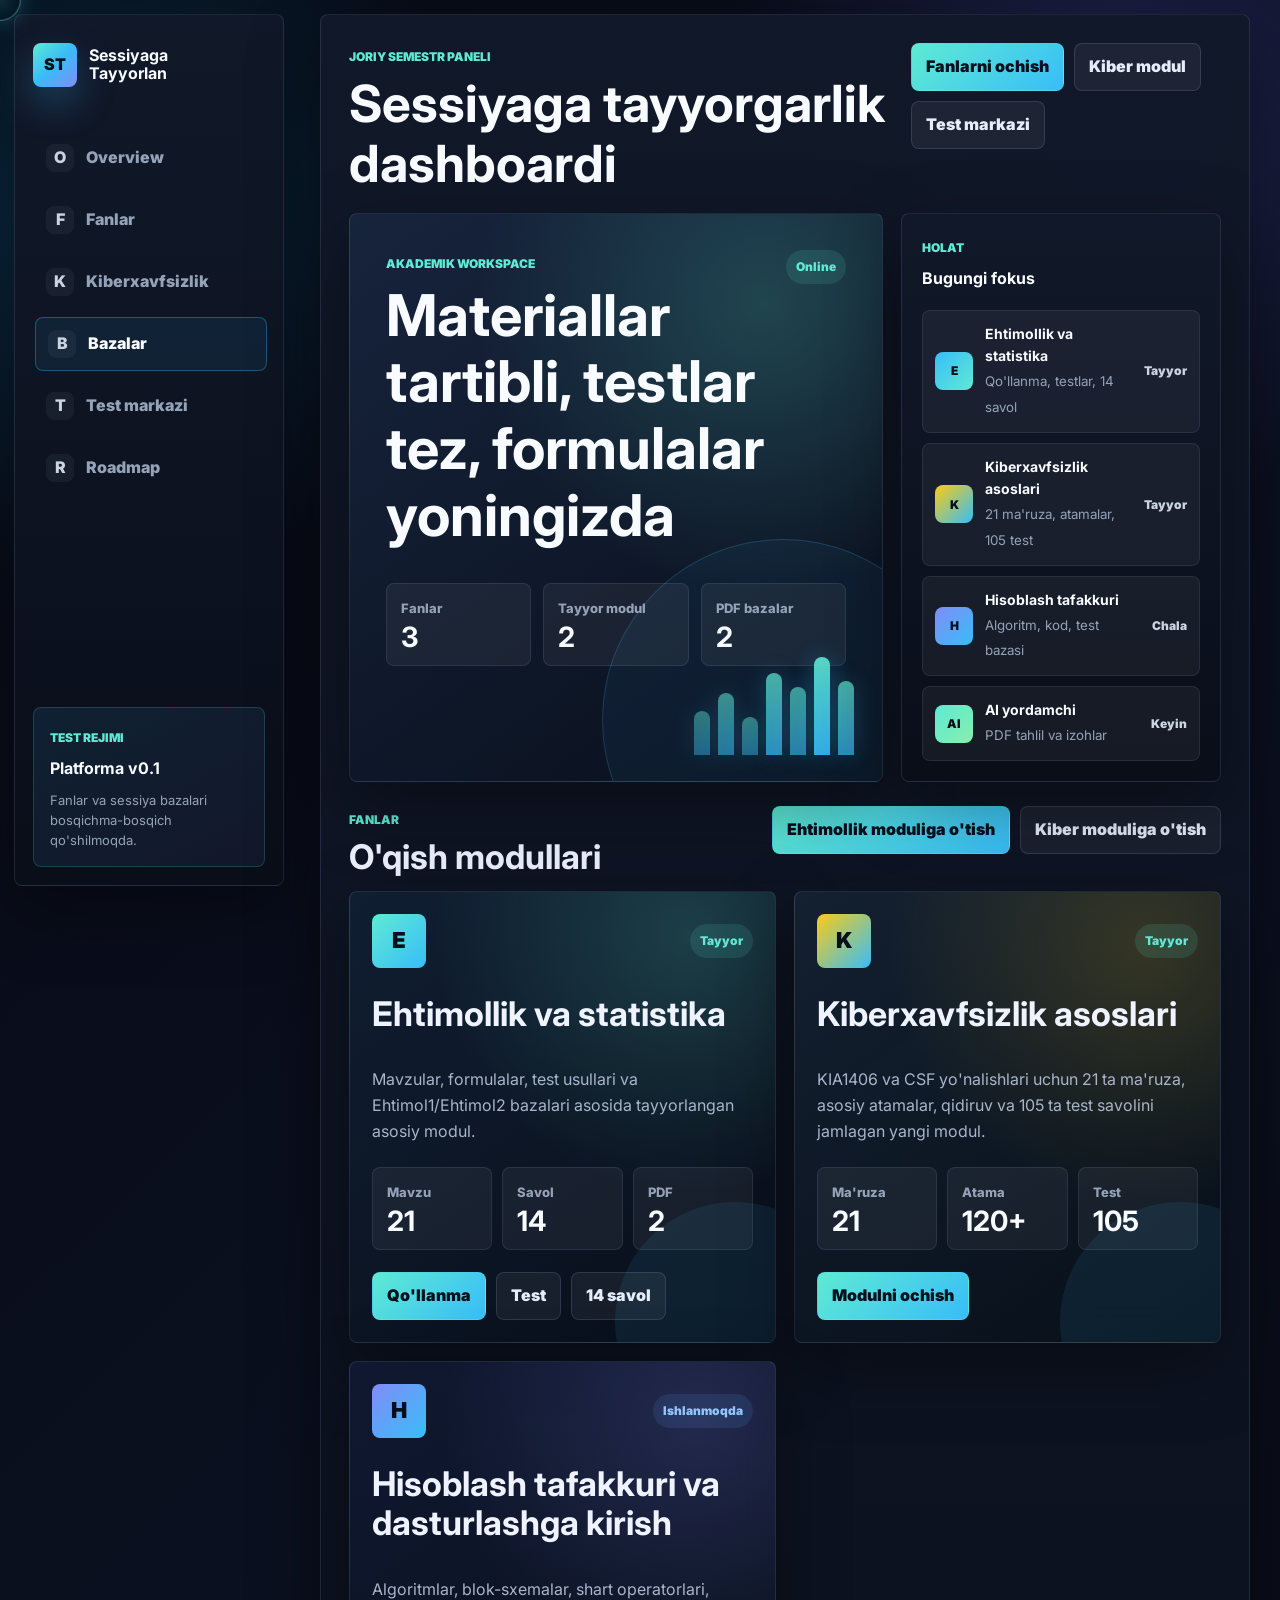
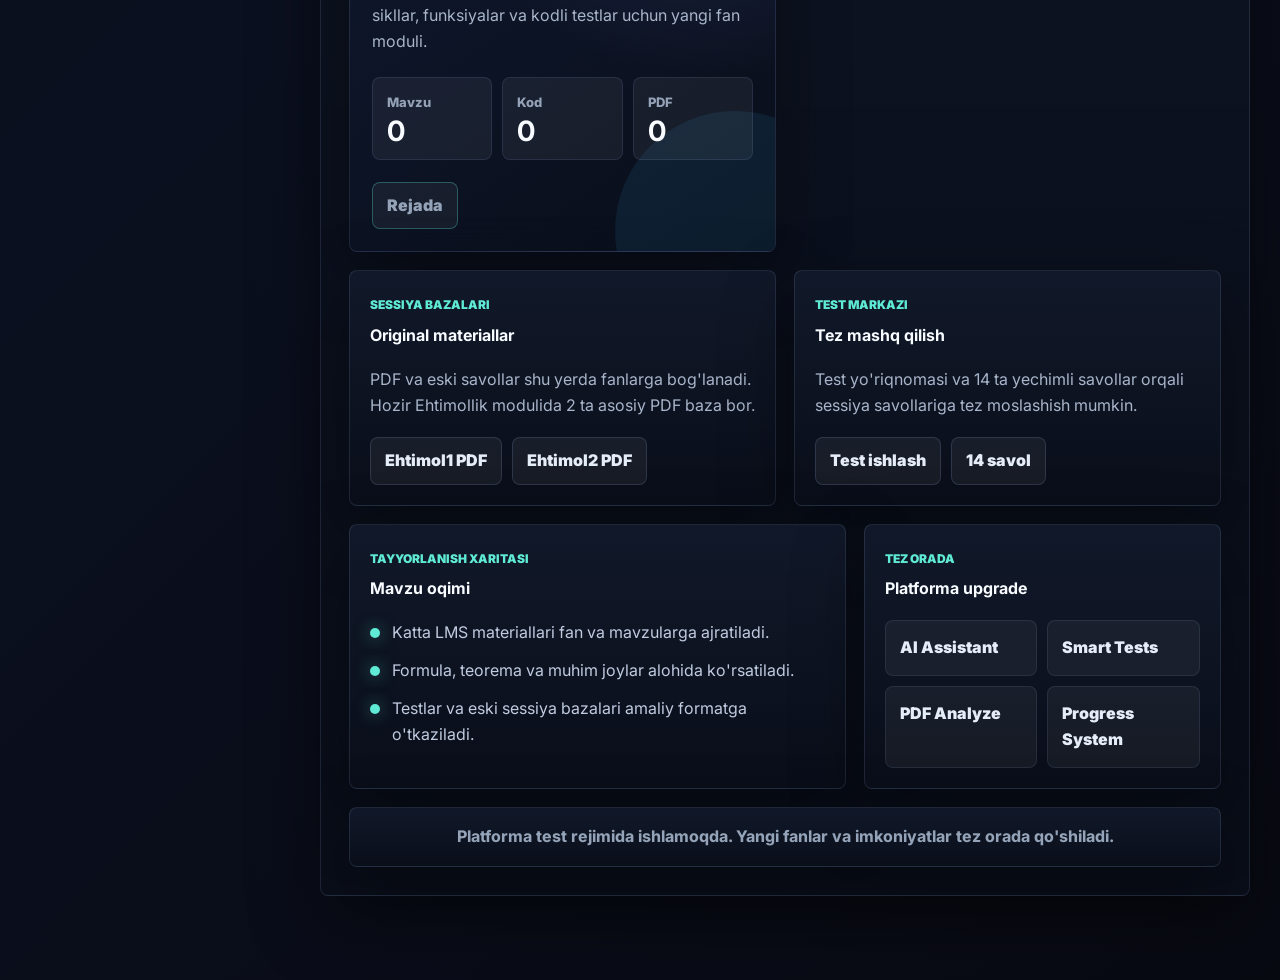
==== commit 39c9cac5: "kiberxavfsizlik qo'shildi tayyor html cod qo'shildi ishlar chala qoldi" ====
--- a/index.html
+++ b/index.html
@@ -25,6 +25,7 @@
         <nav class="side-nav">
           <a class="active" href="#overview"><span>O</span>Overview</a>
           <a href="#fanlar"><span>F</span>Fanlar</a>
+          <a href="kiber.html" data-transition><span>K</span>Kiberxavfsizlik</a>
           <a href="#bazalar"><span>B</span>Bazalar</a>
           <a href="#test-markazi"><span>T</span>Test markazi</a>
           <a href="#roadmap"><span>R</span>Roadmap</a>
@@ -45,6 +46,7 @@
           </div>
           <div class="topbar-actions">
             <a href="#fanlar">Fanlarni ochish</a>
+            <a href="kiber.html" data-transition>Kiber modul</a>
             <a href="#test-markazi">Test markazi</a>
           </div>
         </header>
@@ -60,8 +62,8 @@
             </div>
 
             <div class="hero-metrics">
-              <div><span>Fanlar</span><strong>2</strong></div>
-              <div><span>Tayyor modul</span><strong>1</strong></div>
+              <div><span>Fanlar</span><strong>3</strong></div>
+              <div><span>Tayyor modul</span><strong>2</strong></div>
               <div><span>PDF bazalar</span><strong>2</strong></div>
             </div>
 
@@ -87,6 +89,14 @@
                 <div>
                   <strong>Ehtimollik va statistika</strong>
                   <small>Qo'llanma, testlar, 14 savol</small>
+                </div>
+                <em>Tayyor</em>
+              </a>
+              <a href="kiber.html" data-transition>
+                <span class="status-chip amber">K</span>
+                <div>
+                  <strong>Kiberxavfsizlik asoslari</strong>
+                  <small>21 ma'ruza, atamalar, 105 test</small>
                 </div>
                 <em>Tayyor</em>
               </a>
@@ -116,9 +126,14 @@
               <span class="mini-label">Fanlar</span>
               <h2>O'qish modullari</h2>
             </div>
-            <a class="section-link" href="qollanma.html" data-transition>
-              Ehtimollik moduliga o'tish
-            </a>
+            <div class="topbar-actions">
+              <a class="section-link" href="qollanma.html" data-transition>
+                Ehtimollik moduliga o'tish
+              </a>
+              <a class="section-link" href="kiber.html" data-transition>
+                Kiber moduliga o'tish
+              </a>
+            </div>
           </div>
 
           <div class="asset-grid">
@@ -144,6 +159,26 @@
               </div>
             </article>
 
+            <article class="asset-card cyber-card">
+              <div class="asset-top">
+                <span class="asset-icon">K</span>
+                <span class="asset-badge ready">Tayyor</span>
+              </div>
+              <h3>Kiberxavfsizlik asoslari</h3>
+              <p>
+                KIA1406 va CSF yo'nalishlari uchun 21 ta ma'ruza, asosiy
+                atamalar, qidiruv va 105 ta test savolini jamlagan yangi modul.
+              </p>
+              <div class="asset-stats">
+                <div><span>Ma'ruza</span><strong>21</strong></div>
+                <div><span>Atama</span><strong>120+</strong></div>
+                <div><span>Test</span><strong>105</strong></div>
+              </div>
+              <div class="asset-actions">
+                <a href="kiber.html" data-transition>Modulni ochish</a>
+              </div>
+            </article>
+
             <article class="asset-card coding-card">
               <div class="asset-top">
                 <span class="asset-icon">H</span>
--- a/style.css
+++ b/style.css
@@ -1311,6 +1311,7 @@
 .status-chip.blue { background: linear-gradient(135deg, #38bdf8, #5eead4); }
 .status-chip.violet { background: linear-gradient(135deg, #818cf8, #38bdf8); }
 .status-chip.green { background: linear-gradient(135deg, #5eead4, #86efac); }
+.status-chip.amber { background: linear-gradient(135deg, #facc15, #38bdf8); }
 
 .status-stack strong {
   display: block;
@@ -1377,6 +1378,12 @@
     linear-gradient(145deg, rgba(17, 25, 51, 0.94), rgba(9, 14, 25, 0.94));
 }
 
+.cyber-card {
+  background:
+    radial-gradient(circle at 82% 12%, rgba(250, 204, 21, 0.16), transparent 16rem),
+    linear-gradient(145deg, rgba(20, 34, 50, 0.96), rgba(8, 14, 24, 0.94));
+}
+
 .asset-top {
   position: relative;
   z-index: 1;
@@ -1403,6 +1410,10 @@
   background: linear-gradient(135deg, #818cf8, #38bdf8);
 }
 
+.cyber-card .asset-icon {
+  background: linear-gradient(135deg, #facc15, #38bdf8);
+}
+
 .asset-card h3,
 .asset-card p,
 .asset-stats,
@@ -1506,29 +1517,86 @@
   z-index: 9999;
   pointer-events: none;
   opacity: 0;
-  transition: opacity 0.16s ease, transform 0.08s ease;
+  will-change: transform, opacity;
 }
 
 .mac-cursor {
-  width: 18px;
-  height: 24px;
-  background: #f8fbff;
-  clip-path: polygon(0 0, 0 85%, 6px 70%, 10px 98%, 15px 96%, 11px 68%, 18px 68%);
-  filter: drop-shadow(0 1px 0 #0b1020) drop-shadow(0 0 1px #0b1020) drop-shadow(0 8px 18px rgba(0, 0, 0, 0.28));
+  width: 24px;
+  height: 32px;
+  background: url("data:image/svg+xml,%3Csvg width='24' height='32' viewBox='0 0 24 32' fill='none' xmlns='http://www.w3.org/2000/svg'%3E%3Cpath d='M4.6 3.2C4.6 2.1 5.9 1.54 6.72 2.26L21.08 14.94C22.02 15.77 21.43 17.32 20.18 17.32H13.16C12.62 17.32 12.14 17.65 11.95 18.16L8.44 27.58C8.02 28.71 6.4 28.63 6.09 27.47L4.65 22.05C4.62 21.94 4.6 21.82 4.6 21.71V3.2Z' fill='url(%23g)' fill-opacity='.96'/%3E%3Cpath d='M5.3 4.26L19.39 16.2H13.16C12.06 16.2 11.08 16.88 10.69 17.91L7.49 26.49L6.02 20.95V4.26Z' stroke='%23ffffff' stroke-opacity='.72' stroke-width='1.12'/%3E%3Cdefs%3E%3ClinearGradient id='g' x1='5' y1='2' x2='19' y2='27' gradientUnits='userSpaceOnUse'%3E%3Cstop stop-color='%23E8FDFF'/%3E%3Cstop offset='.48' stop-color='%2367E8F9'/%3E%3Cstop offset='1' stop-color='%230F2741'/%3E%3C/linearGradient%3E%3C/defs%3E%3C/svg%3E") left top / contain no-repeat;
+  transform: translate3d(-48px, -48px, 0);
+  filter:
+    drop-shadow(0 1px 0 rgba(232, 253, 255, 0.42))
+    drop-shadow(0 0 10px rgba(94, 234, 212, 0.34))
+    drop-shadow(0 14px 28px rgba(2, 8, 23, 0.38));
+  transition: opacity 0.16s ease, filter 0.18s ease;
 }
 
 .mac-cursor-ring {
-  width: 34px;
-  height: 34px;
+  width: 42px;
+  height: 42px;
   border: 1px solid rgba(94, 234, 212, 0.42);
   border-radius: 50%;
-  background: rgba(94, 234, 212, 0.08);
-  transform: translate(-50%, -50%);
+  background:
+    radial-gradient(circle, rgba(94, 234, 212, 0.12), rgba(14, 165, 233, 0.035) 54%, transparent 68%);
+  box-shadow:
+    0 0 0 1px rgba(255, 255, 255, 0.055) inset,
+    0 0 18px rgba(56, 189, 248, 0.18),
+    0 0 34px rgba(94, 234, 212, 0.12);
+  backdrop-filter: blur(2px);
+  transform: translate(-50%, -50%) scale(1);
+  transition:
+    width 0.22s ease,
+    height 0.22s ease,
+    opacity 0.16s ease,
+    border-color 0.2s ease,
+    background 0.2s ease,
+    box-shadow 0.2s ease,
+    transform 0.12s ease;
 }
 
 .use-custom-cursor .mac-cursor,
 .use-custom-cursor .mac-cursor-ring {
   opacity: 1;
+}
+
+.use-custom-cursor.is-cursor-hovering .mac-cursor {
+  filter:
+    drop-shadow(0 1px 0 rgba(232, 253, 255, 0.52))
+    drop-shadow(0 0 14px rgba(94, 234, 212, 0.46))
+    drop-shadow(0 16px 30px rgba(2, 8, 23, 0.42));
+}
+
+.use-custom-cursor.is-cursor-hovering .mac-cursor-ring {
+  width: 58px;
+  height: 58px;
+  border-color: rgba(103, 232, 249, 0.66);
+  background:
+    radial-gradient(circle, rgba(94, 234, 212, 0.14), rgba(14, 165, 233, 0.06) 46%, transparent 70%);
+  box-shadow:
+    0 0 0 1px rgba(255, 255, 255, 0.075) inset,
+    0 0 22px rgba(56, 189, 248, 0.26),
+    0 0 44px rgba(94, 234, 212, 0.18);
+  animation: cursorLightRing 1.18s ease-out infinite;
+}
+
+.use-custom-cursor.is-cursor-down .mac-cursor-ring {
+  transform: translate(-50%, -50%) scale(0.76);
+}
+
+@keyframes cursorLightRing {
+  0% {
+    box-shadow:
+      0 0 0 1px rgba(255, 255, 255, 0.075) inset,
+      0 0 18px rgba(56, 189, 248, 0.22),
+      0 0 0 0 rgba(94, 234, 212, 0.18);
+  }
+  100% {
+    box-shadow:
+      0 0 0 1px rgba(255, 255, 255, 0.075) inset,
+      0 0 26px rgba(56, 189, 248, 0.28),
+      0 0 0 16px rgba(94, 234, 212, 0);
+  }
 }
 
 @media (pointer: fine) {
